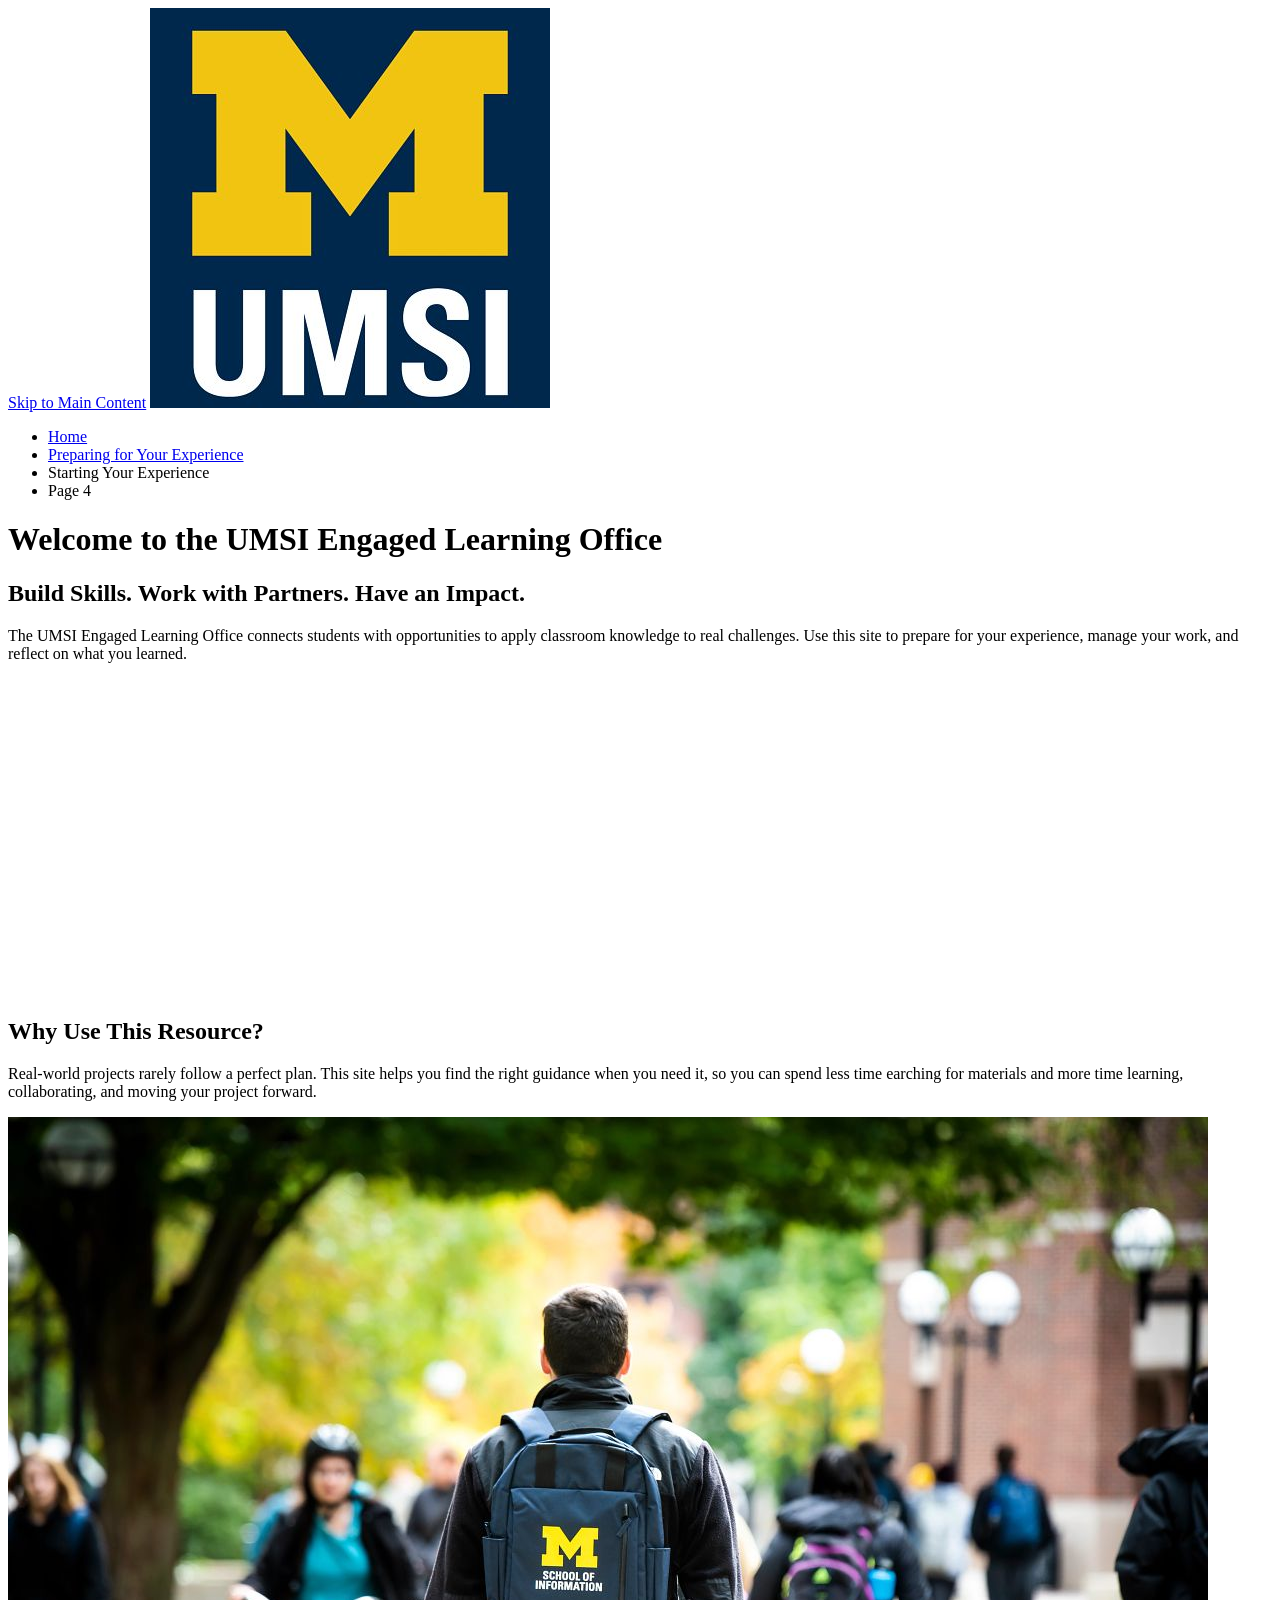
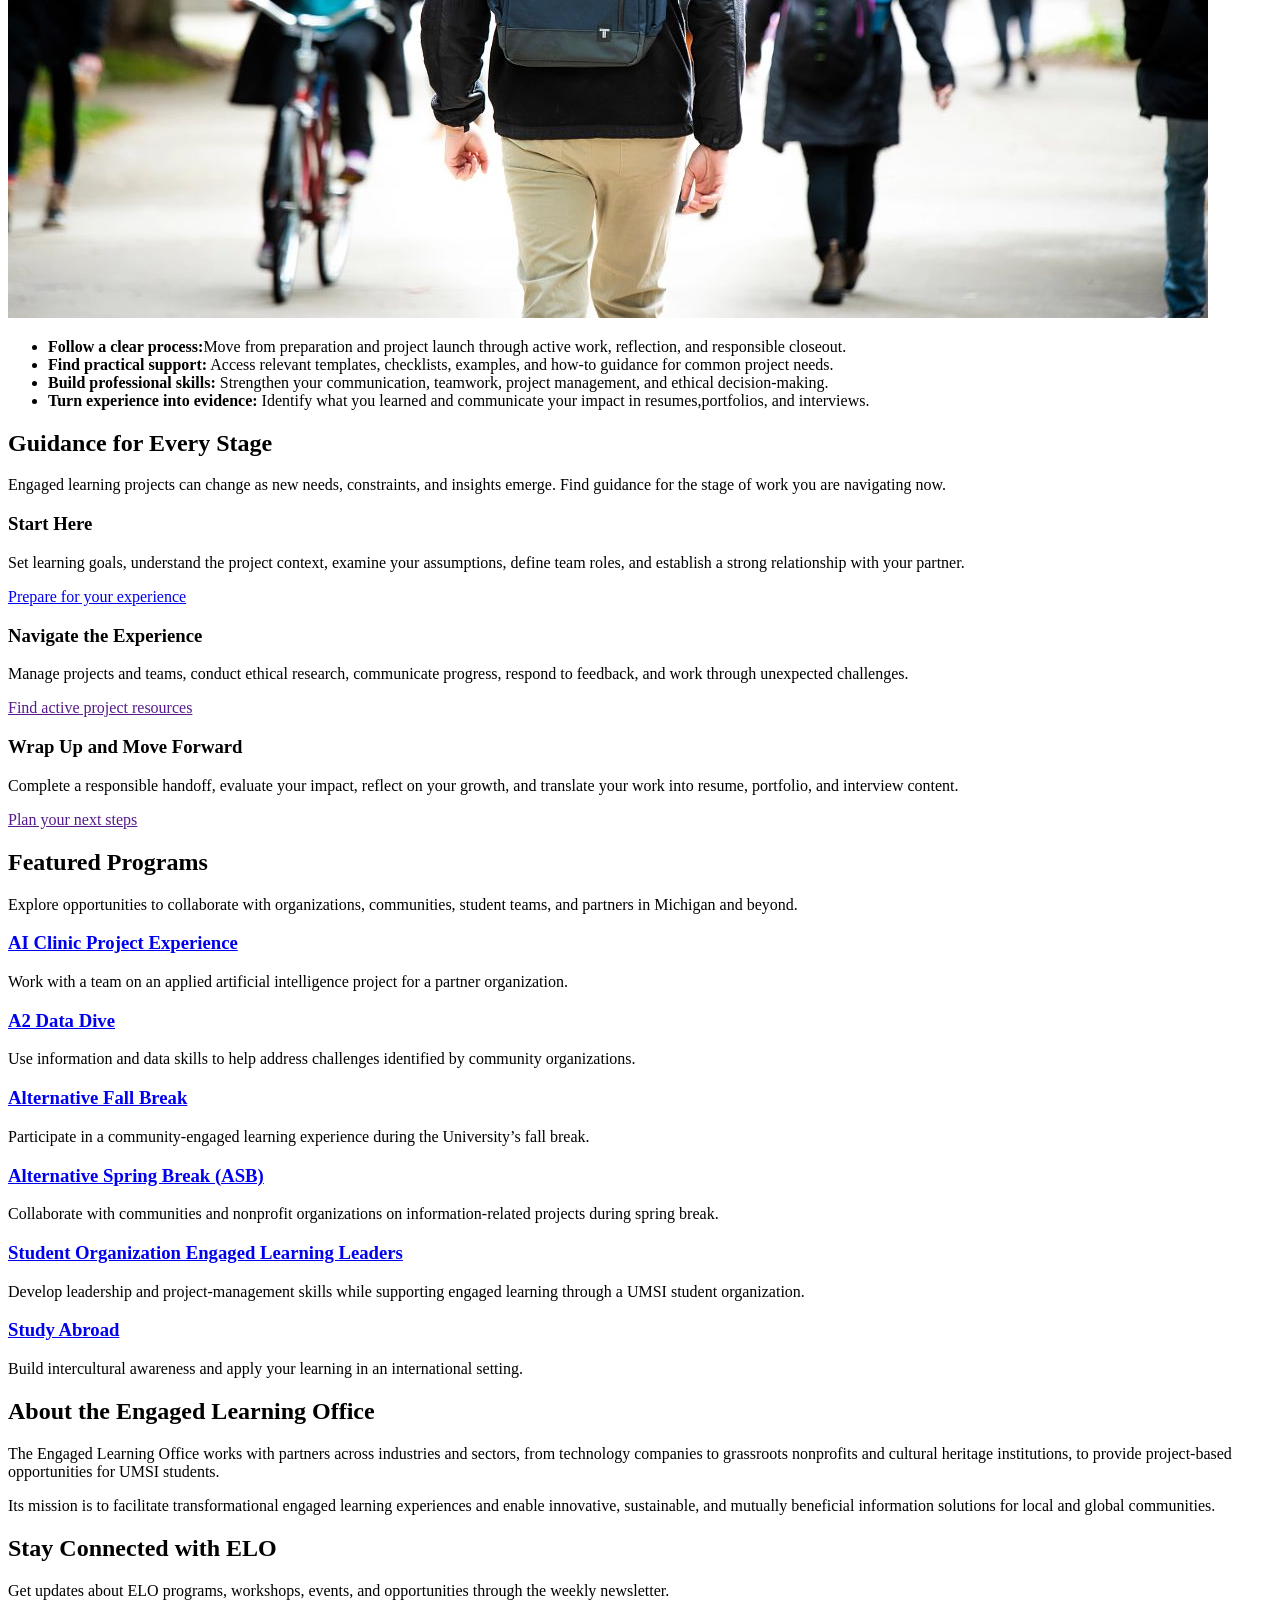
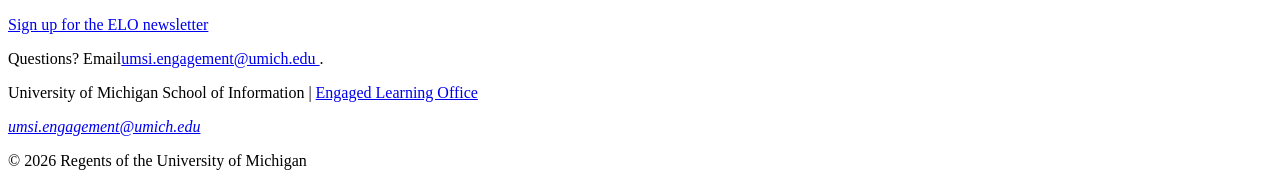
==== index.html @ b4504139 "Add files via upload files" ====
<!DOCTYPE html>
<html lang="en">
<head>
    <meta charset="UTF-8">
    <meta name="viewport" content="width=device-width, initial-scale=1.0">
    <title>Engaged Learning Resources | UMSI</title>

</head>
<body>

    <header>
  <a href = "#main">Skip to Main Content</a>
        <img src="images/UMSI_signature_vertical_informal_solidblue.jpg" alt="UMSI Logo">
        <nav>
            <ul>
                <li><a href = "index.html">Home</a></li>
                <li><a href = "prep.html">Preparing for Your Experience</a></li>
                <li><a>Starting Your Experience</a></li>
                <li><a>Page 4</a></li>
            </ul>
        </nav>
    <h1>Welcome to the UMSI Engaged Learning Office</h1>

    </header>
    <main id="main">
    <section>
      <h2>Build Skills. Work with Partners. Have an Impact.</h2>
      <p>
       The UMSI Engaged Learning Office connects students with opportunities to apply classroom knowledge to real challenges. Use this site to prepare for your experience, manage your work, and reflect on what you learned.
      </p>

      <iframe width="560px" height="315px" src="https://www.youtube.com/embed/81ZO9RfIJEQ?si=tBp82YWZMl1u7CVS" title="YouTube video player" frameborder="0" allow="accelerometer; autoplay; clipboard-write; encrypted-media; gyroscope; picture-in-picture; web-share" referrerpolicy="strict-origin-when-cross-origin" allowfullscreen></iframe>
         <!-- Note: this iframe might cause an Axe ARIA error - that's not on you that's on YouTube! -->
    </section>

<section>
    <h2>Why Use This Resource?</h2>

    <p>Real-world projects rarely follow a perfect plan. This site helps you find the right guidance when you need it, so you can spend less time earching for materials and more time learning, collaborating, and moving your project forward.
    </p>
        <img src="images/UMSI_CampusFall_UMSIBackpack_02.jpg" alt="A student wears a UMSI backpack in fall on the drag.">
    <ul>
        <li><strong>Follow a clear process:</strong>Move from preparation and project launch through active work, reflection, and responsible closeout.</li>
        <li><strong>Find practical support:</strong> Access relevant templates, checklists, examples, and how-to guidance for common project needs.</li>
        <li><strong>Build professional skills:</strong> Strengthen your communication, teamwork, project management, and ethical decision-making.</li>
        <li><strong>Turn experience into evidence:</strong> Identify what you learned and communicate your impact in resumes,portfolios, and interviews.</li>
    </ul>
</section>

 <section>
    <h2>Guidance for Every Stage</h2>
    <p>Engaged learning projects can change as new needs, constraints, and insights emerge. Find guidance for the stage of work you are navigating <srong>now.</strong></p>
    <article>
      <h3>Start Here</h3>
      <p>Set learning goals, understand the project context, examine your assumptions, define team roles, and establish a strong relationship with your partner.</p>
      <a href="prep.html">Prepare for your experience</a>
    </article>

    <article>
      <h3>Navigate the Experience</h3>
      <p>Manage projects and teams, conduct ethical research, communicate progress, respond to feedback, and work through unexpected challenges.</p>
      <a href="">Find active project resources</a>
    </article>

    <article>
      <h3>Wrap Up and Move Forward</h3>
      <p>Complete a responsible handoff, evaluate your impact, reflect on your growth, and translate your work into resume, portfolio, and interview content.</p>
      <a href="">Plan your next steps</a>
    </article>
  </section>

   <section>
    <h2>Featured Programs</h2>
    <p>Explore opportunities to collaborate with organizations, communities, student teams, and partners in Michigan and beyond.</p>
    <article>
    <h3><a href="https://mcompass.umich.edu/_portal/tds-program-brochure?programid=12810">AI Clinic Project Experience</a></h3>
    <p>Work with a team on an applied artificial intelligence project for a partner organization.</p>
    </article>

    <article>
    <h3><a href="https://mcompass.umich.edu/_portal/tds-program-brochure?programid=12556">A2 Data Dive</a></h3>
    <p>Use information and data skills to help address challenges identified by community organizations.</p>
    </article>

     <article>
      <h3><a href="https://mcompass.umich.edu/_portal/tds-program-brochure?programid=11297">Alternative Fall Break</a></h3>
      <p>Participate in a community-engaged learning experience during the University’s fall break.</p>
    </article>

    <article>
      <h3><a href="https://mcompass.umich.edu/_portal/tds-program-brochure?programid=10621">Alternative Spring Break (ASB)</a></h3>
       <p>Collaborate with communities and nonprofit organizations on information-related projects during spring break.</p>
    </article>

    <article>
      <h3><a href="https://mcompass.umich.edu/_portal/tds-program-brochure?programid=12294">Student Organization Engaged Learning Leaders</a></h3>
       <p>Develop leadership and project-management skills while supporting engaged learning through a UMSI student organization.</p>
    </article>

    <article>
      <h3><a href="https://www.si.umich.edu/student-life/study-abroad">Study Abroad</a></h3>
      <p>Build intercultural awareness and apply your learning in an international setting. </p>
    </article>
   </section>
  <section>
    <h2>About the Engaged Learning Office</h2>
    <p>The Engaged Learning Office works with partners across industries and sectors, from technology companies to grassroots nonprofits and cultural heritage institutions, to provide project-based opportunities for UMSI students.</p>
    <p>Its mission is to facilitate transformational engaged learning experiences and enable innovative, sustainable, and mutually beneficial information solutions for local and global communities.</p>
  </section>
  <aside>
    <h2>Stay Connected with ELO</h2>
    <p>Get updates about ELO programs, workshops, events, and opportunities through the weekly newsletter.</p>
    <div>
       <a href="https://umsi.info/elo-newsletter"> Sign up for the ELO newsletter</a>
    </div>
    <p>Questions? Email<a href="mailto:umsi.engagement@umich.edu">umsi.engagement@umich.edu </a>.</p>
  </aside>


        <!-- Content taken & modified from UMGPT with the prompt, "Write me a webpage of intro content to help meet the following requirements - this is for the home page": and then pasted in the client objectives & project requirements"
        UMGPT. (2026). UMGPT ( GPT-5.6 Sol September 7th version) [Large language model]. -->
    </main>
    <footer>
        <p>University of Michigan School of Information | <a href="https://www.si.umich.edu/programs/engaged-learning/about-engaged-learning-office">Engaged Learning Office </a></p>
      <address>
        <a href="mailto:umsi.engagement@umich.edu">umsi.engagement@umich.edu</a>
      </address>
      <p>&copy; 2026 Regents of the University of Michigan</p>
    </footer>
</body>
</html>
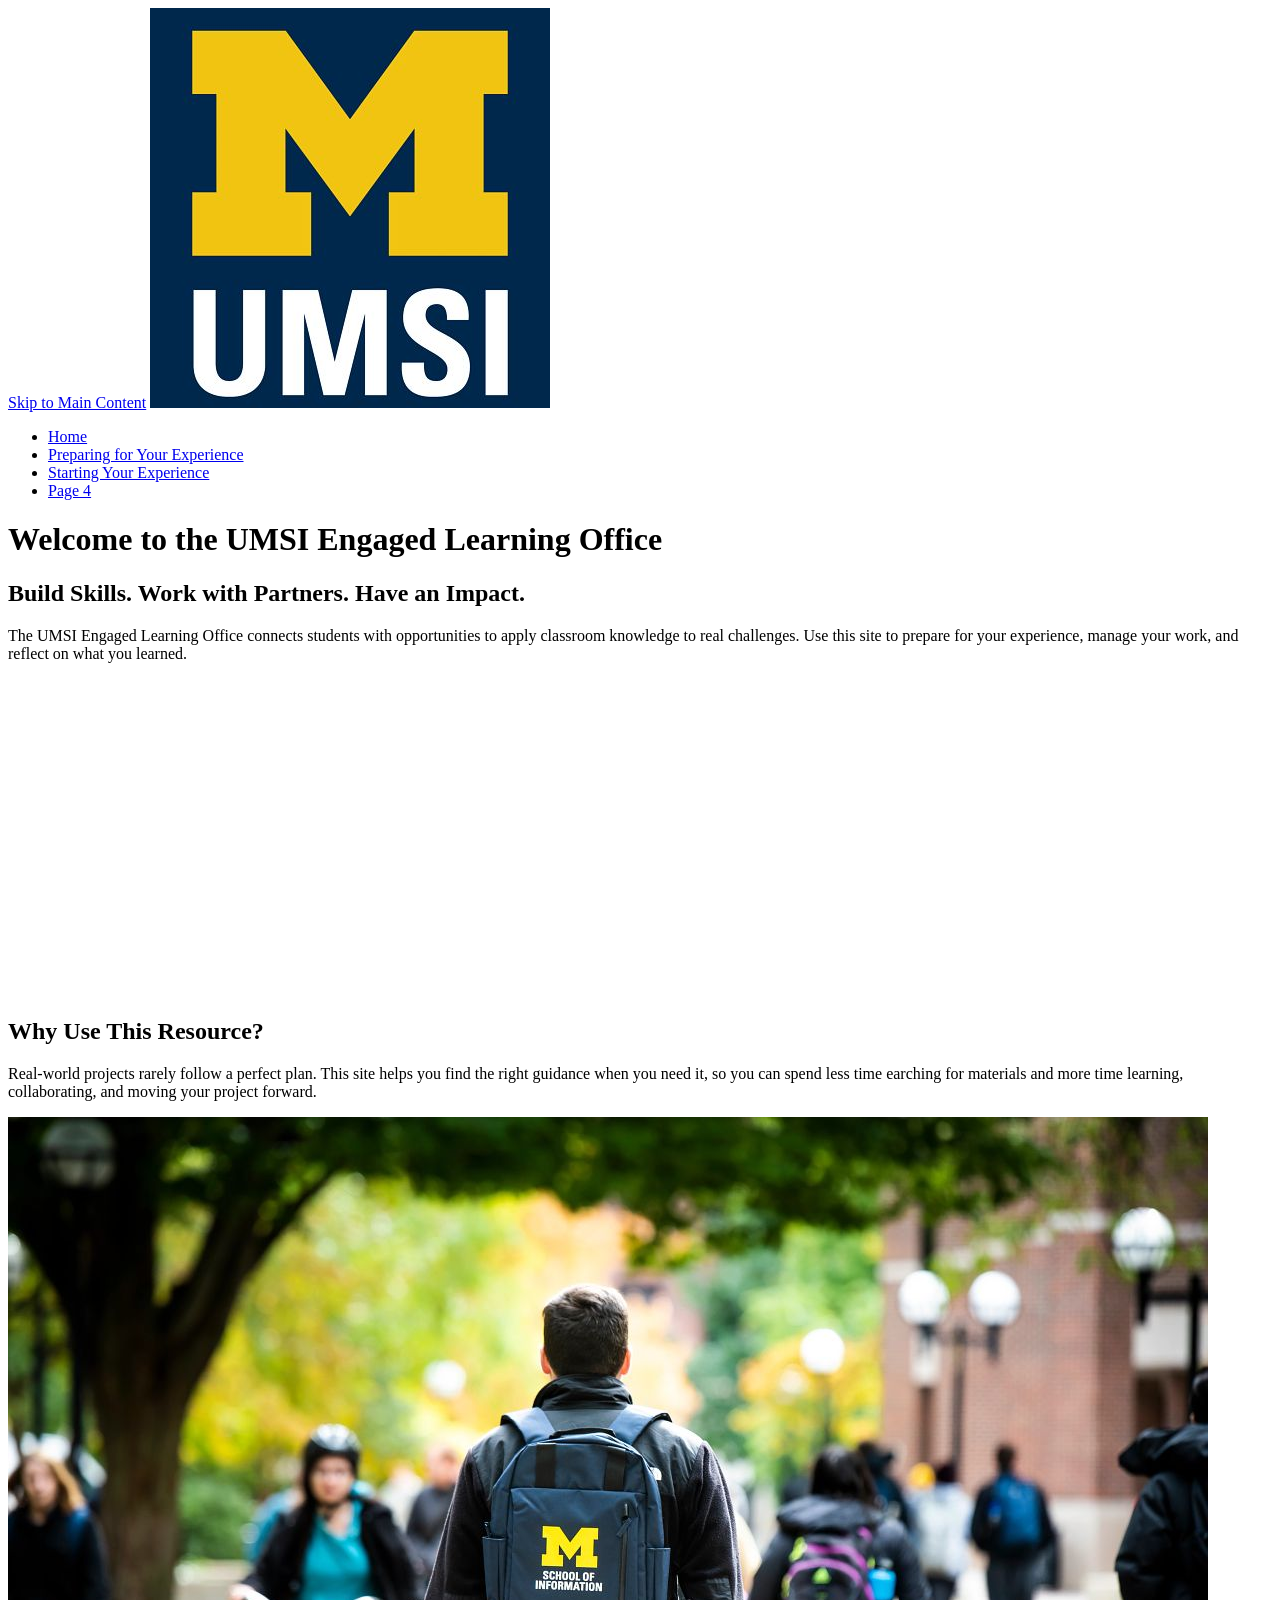
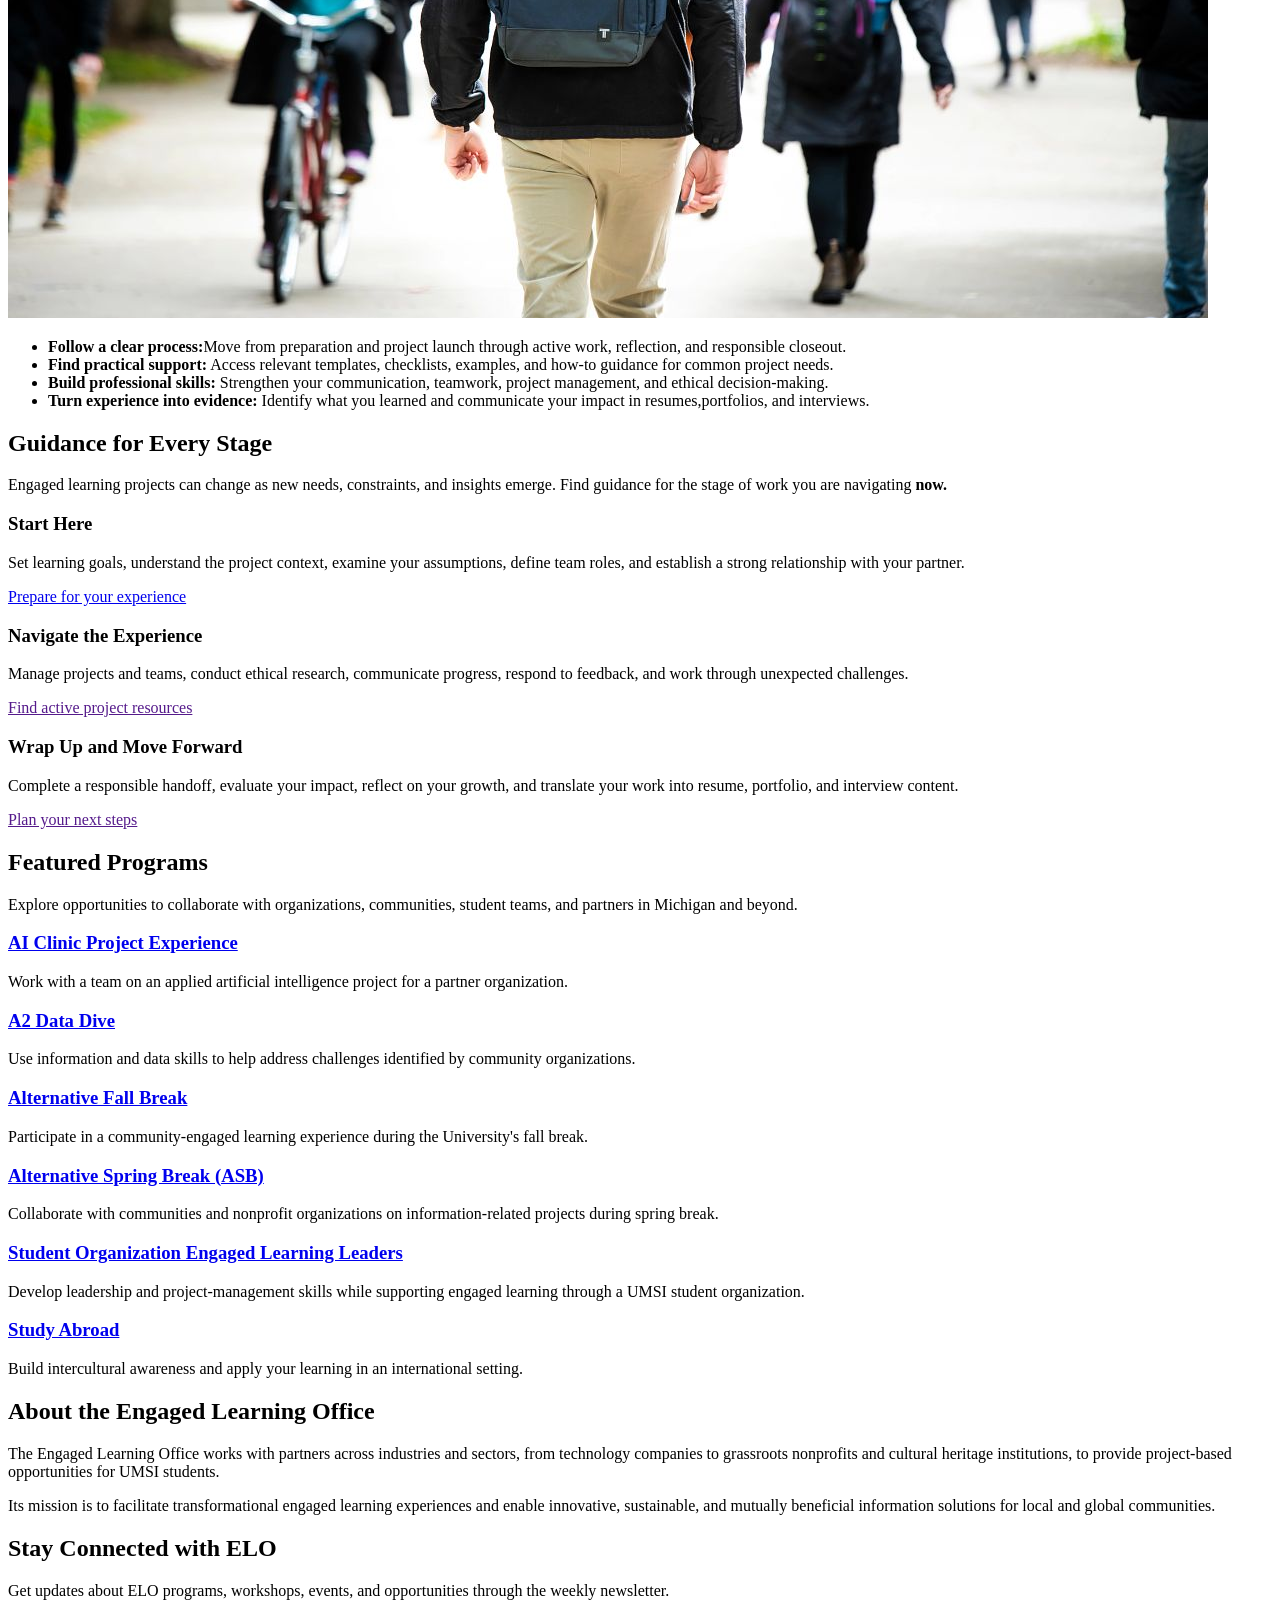
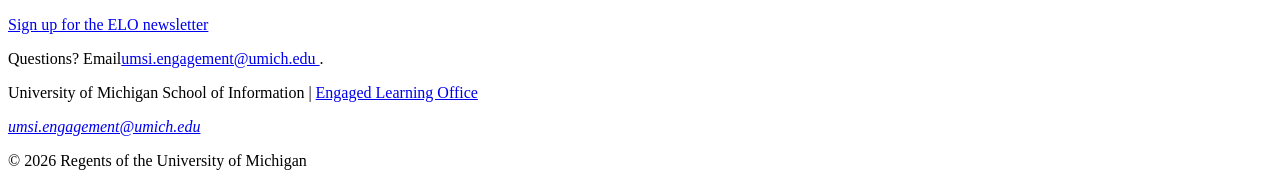
==== commit e0ed850b: "somethinhg" ====
--- a/index.html
+++ b/index.html
@@ -15,8 +15,8 @@
             <ul>
                 <li><a href = "index.html">Home</a></li>
                 <li><a href = "prep.html">Preparing for Your Experience</a></li>
-                <li><a>Starting Your Experience</a></li>
-                <li><a>Page 4</a></li>
+                <li><a href = "during.html">Starting Your Experience</a></li>
+                <li><a href = "page4.html">Page 4</a></li>
             </ul>
         </nav>
     <h1>Welcome to the UMSI Engaged Learning Office</h1>
@@ -49,7 +49,7 @@
 
  <section>
     <h2>Guidance for Every Stage</h2>
-    <p>Engaged learning projects can change as new needs, constraints, and insights emerge. Find guidance for the stage of work you are navigating <srong>now.</strong></p>
+    <p>Engaged learning projects can change as new needs, constraints, and insights emerge. Find guidance for the stage of work you are navigating <strong>now.</strong></p>
     <article>
       <h3>Start Here</h3>
       <p>Set learning goals, understand the project context, examine your assumptions, define team roles, and establish a strong relationship with your partner.</p>
@@ -84,7 +84,7 @@
 
      <article>
       <h3><a href="https://mcompass.umich.edu/_portal/tds-program-brochure?programid=11297">Alternative Fall Break</a></h3>
-      <p>Participate in a community-engaged learning experience during the University’s fall break.</p>
+      <p>Participate in a community-engaged learning experience during the University's fall break.</p>
     </article>
 
     <article>
@@ -128,4 +128,4 @@
       <p>&copy; 2026 Regents of the University of Michigan</p>
     </footer>
 </body>
-</html>
+</html>
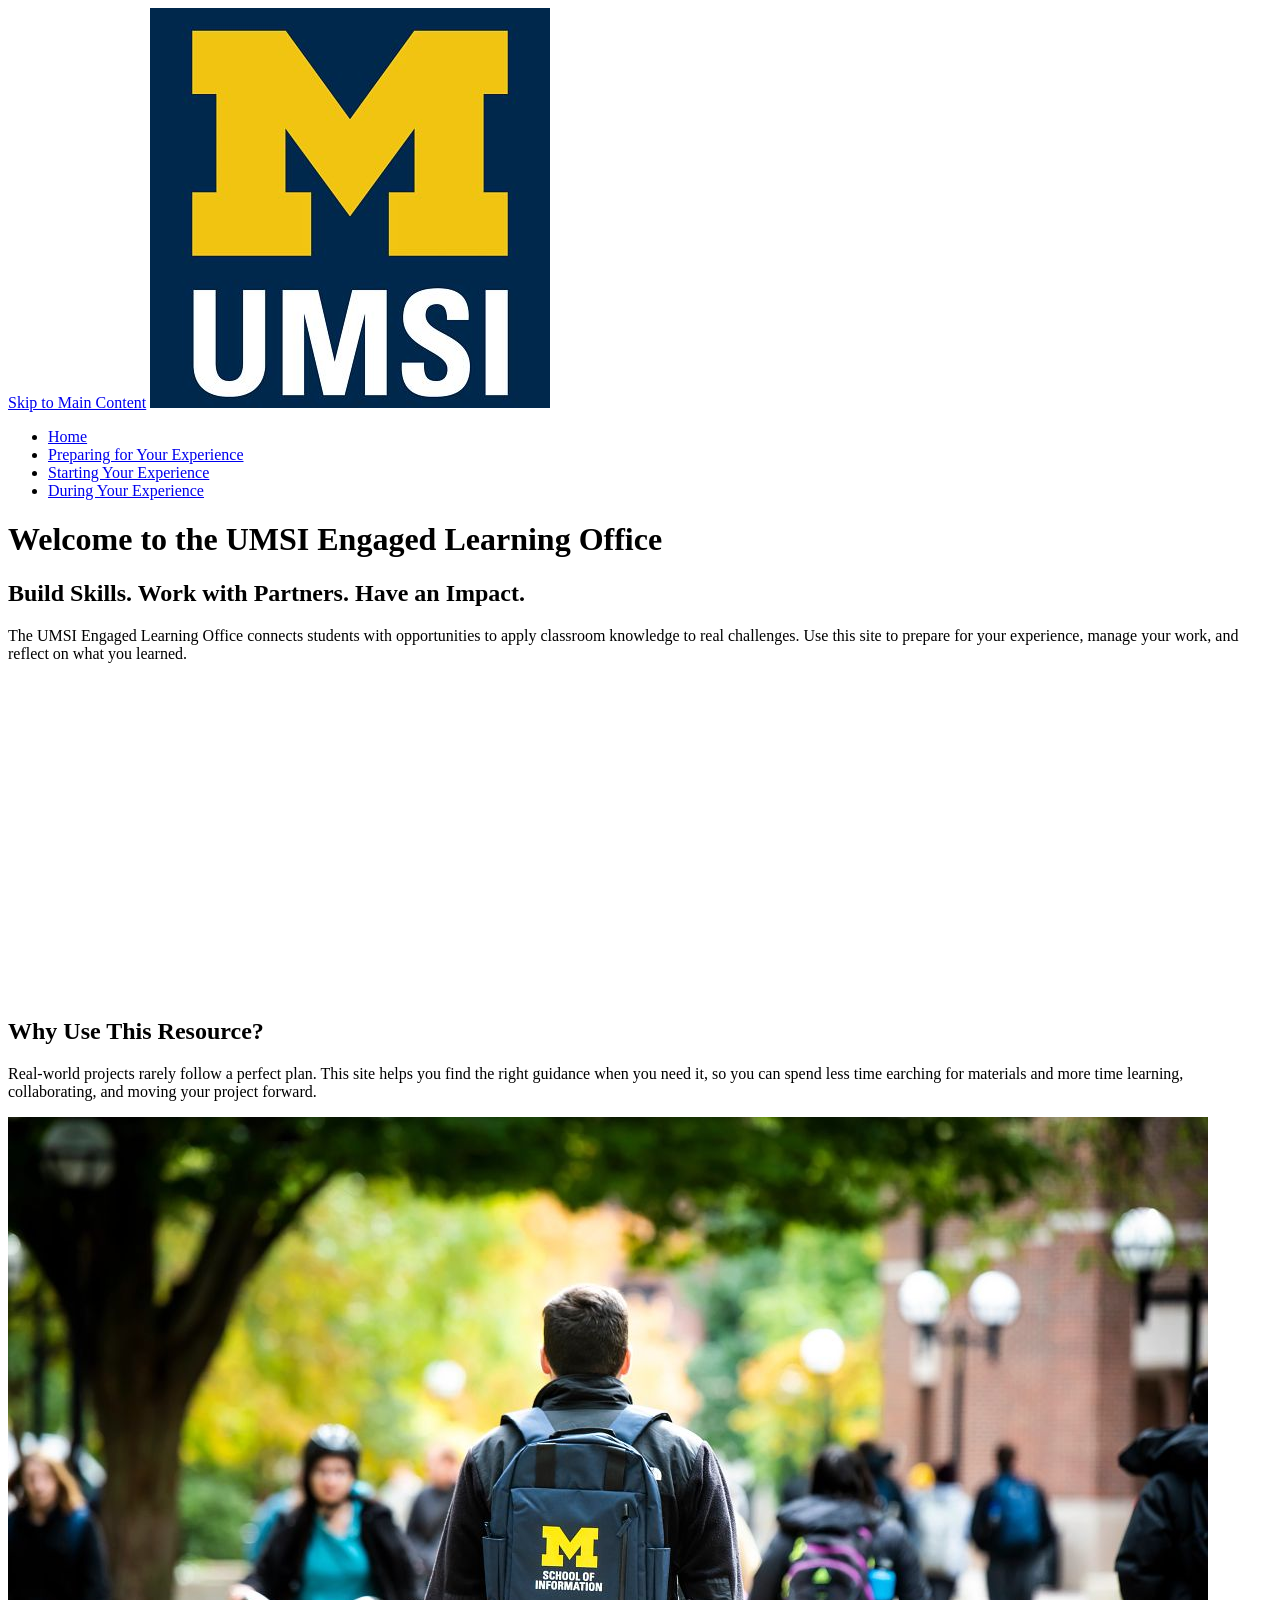
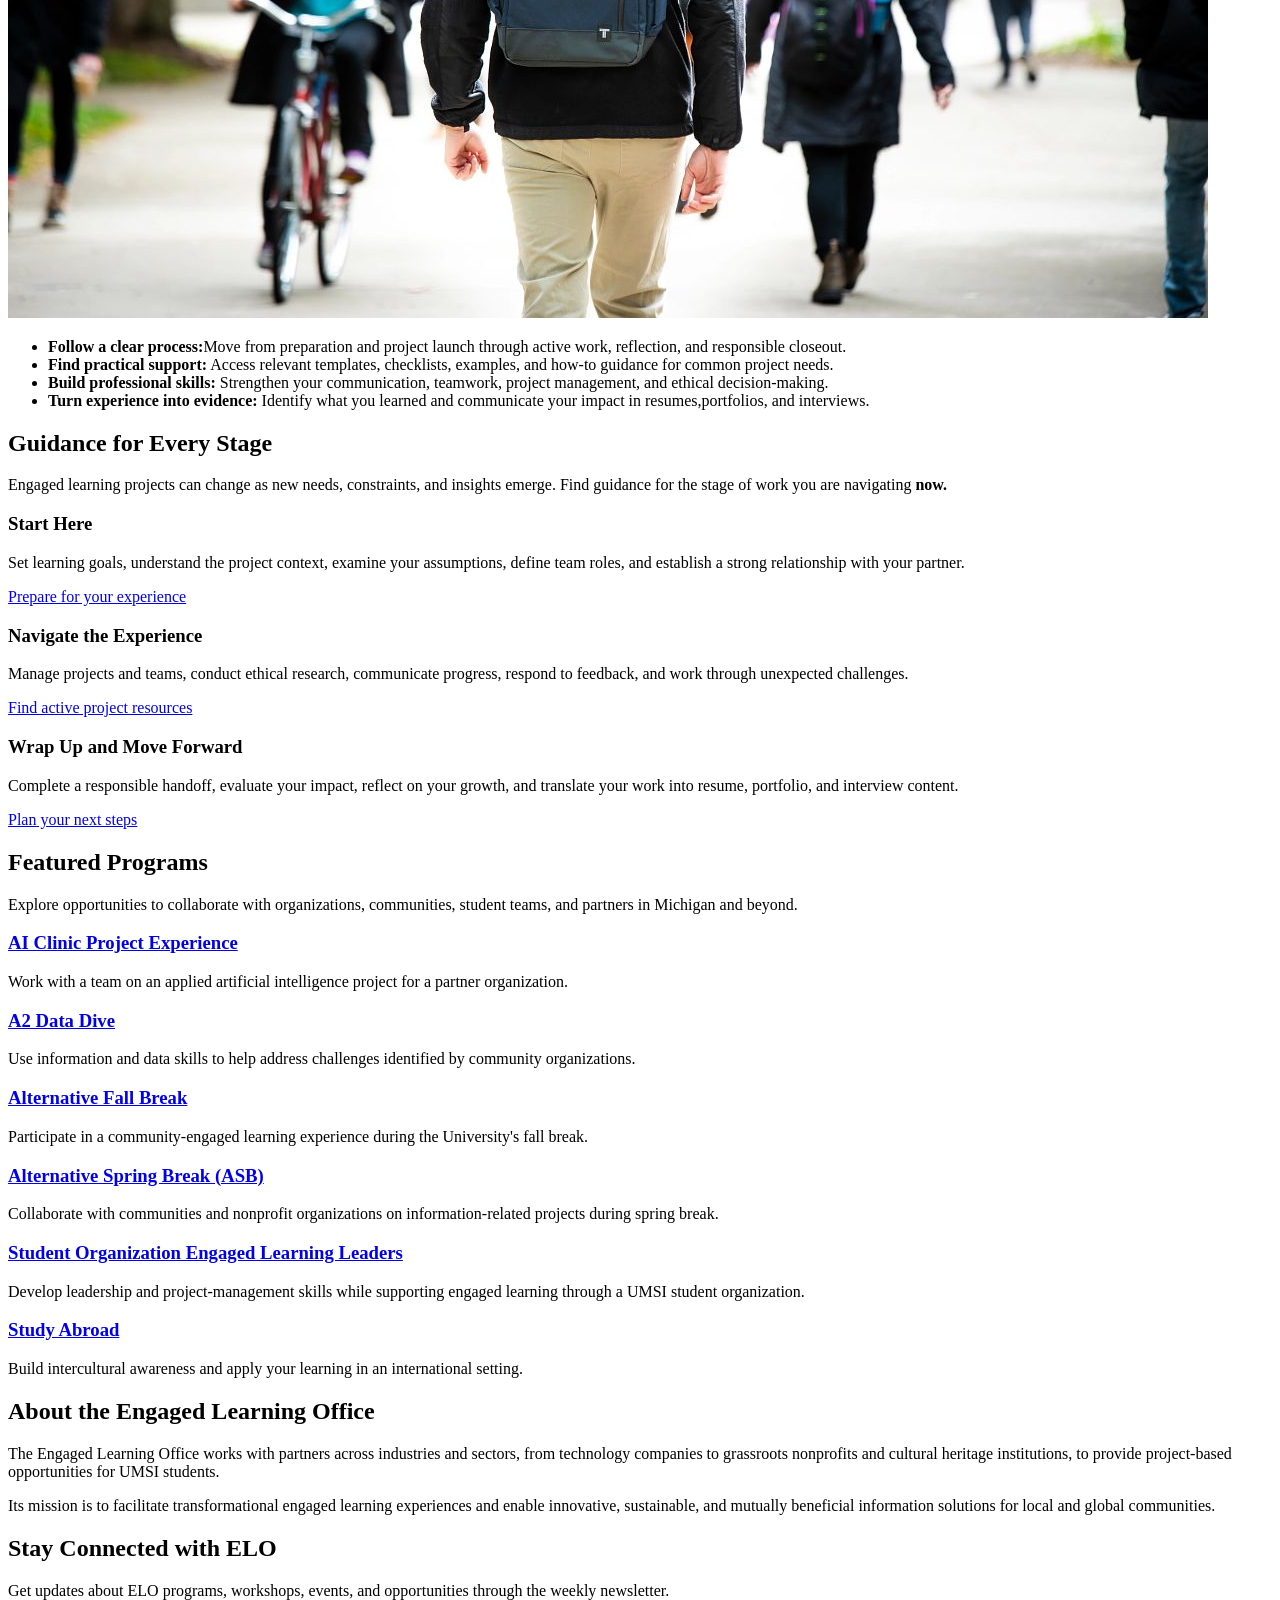
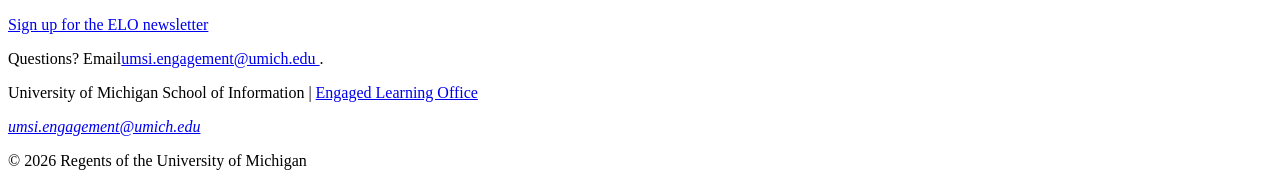
==== commit fe08fd99: "changes" ====
--- a/index.html
+++ b/index.html
@@ -15,8 +15,8 @@
             <ul>
                 <li><a href = "index.html">Home</a></li>
                 <li><a href = "prep.html">Preparing for Your Experience</a></li>
-                <li><a href = "during.html">Starting Your Experience</a></li>
-                <li><a href = "page4.html">Page 4</a></li>
+                <li><a href = "start.html">Starting Your Experience</a></li>
+                <li><a href = "during.html">During Your Experience</a></li>
             </ul>
         </nav>
     <h1>Welcome to the UMSI Engaged Learning Office</h1>
@@ -59,13 +59,13 @@
     <article>
       <h3>Navigate the Experience</h3>
       <p>Manage projects and teams, conduct ethical research, communicate progress, respond to feedback, and work through unexpected challenges.</p>
-      <a href="">Find active project resources</a>
+      <a href="during.html">Find active project resources</a>
     </article>
 
     <article>
       <h3>Wrap Up and Move Forward</h3>
       <p>Complete a responsible handoff, evaluate your impact, reflect on your growth, and translate your work into resume, portfolio, and interview content.</p>
-      <a href="">Plan your next steps</a>
+      <a href="start.html">Plan your next steps</a>
     </article>
   </section>
 
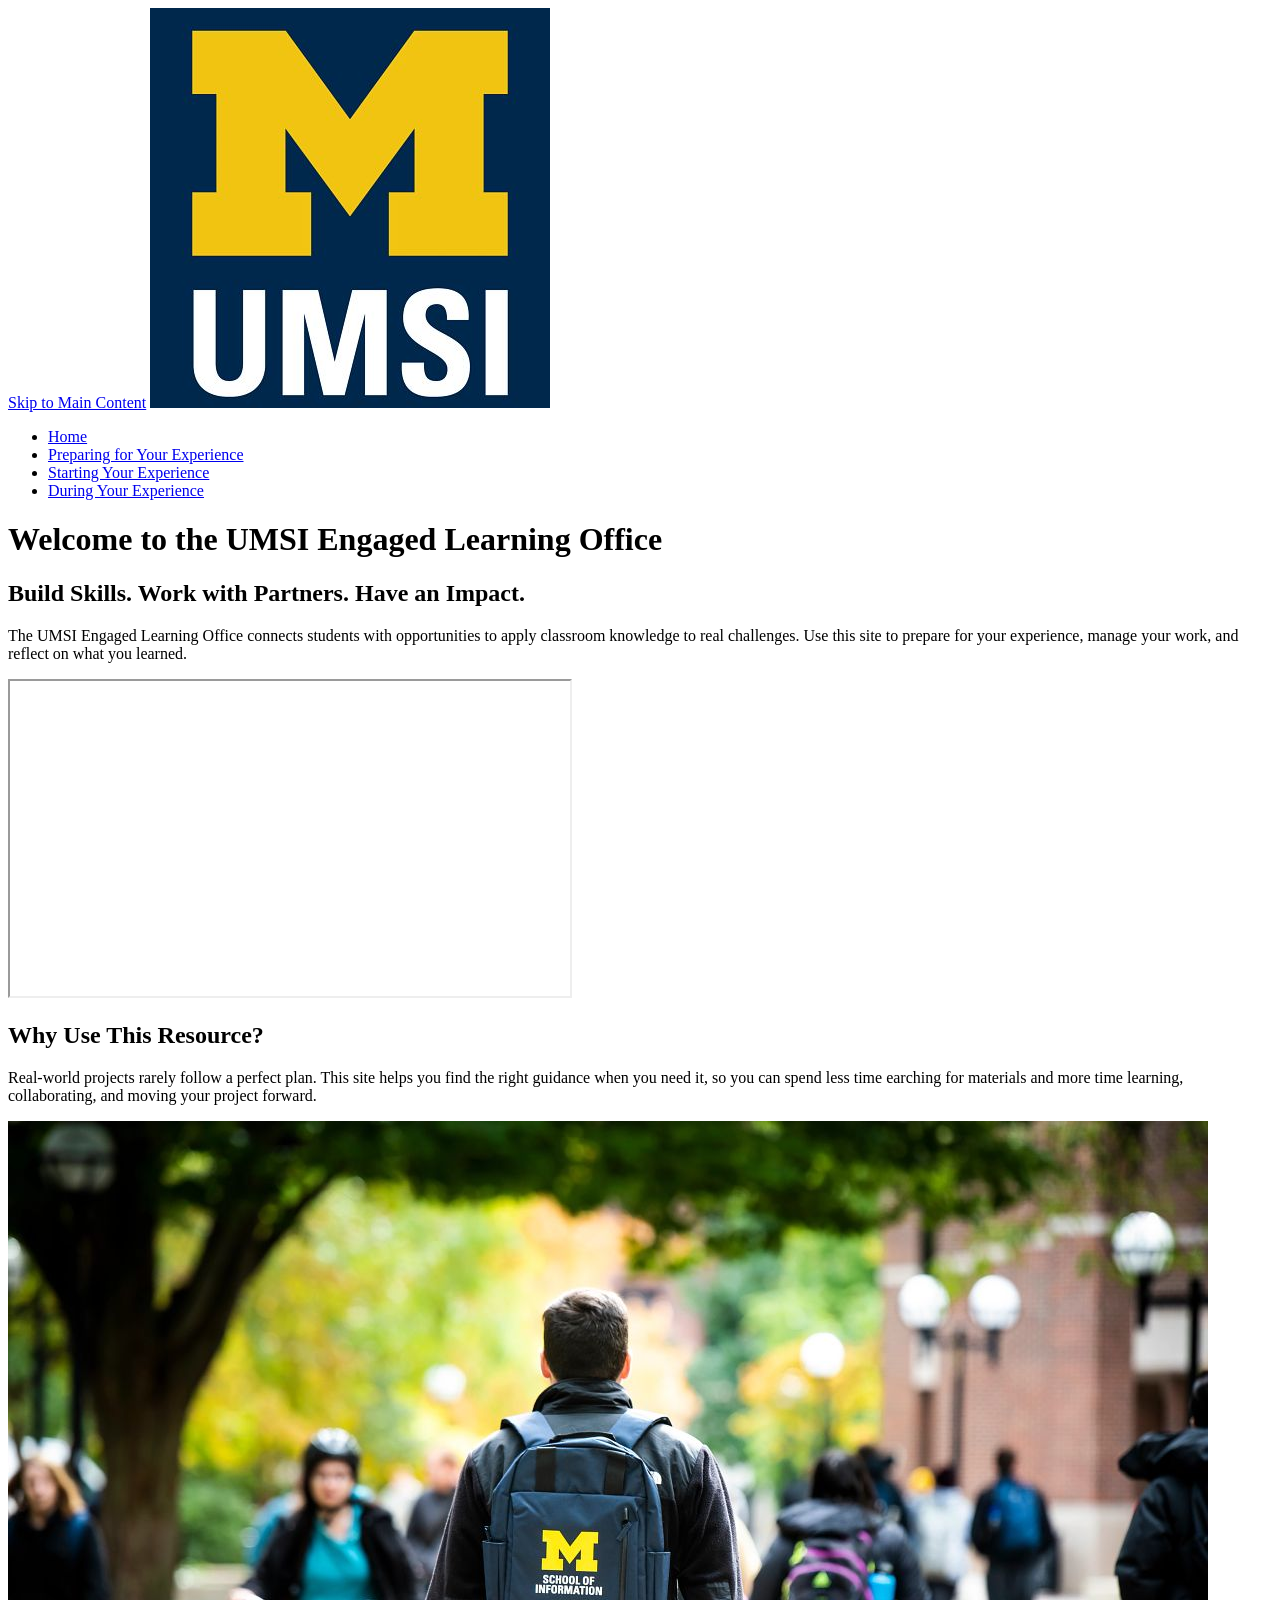
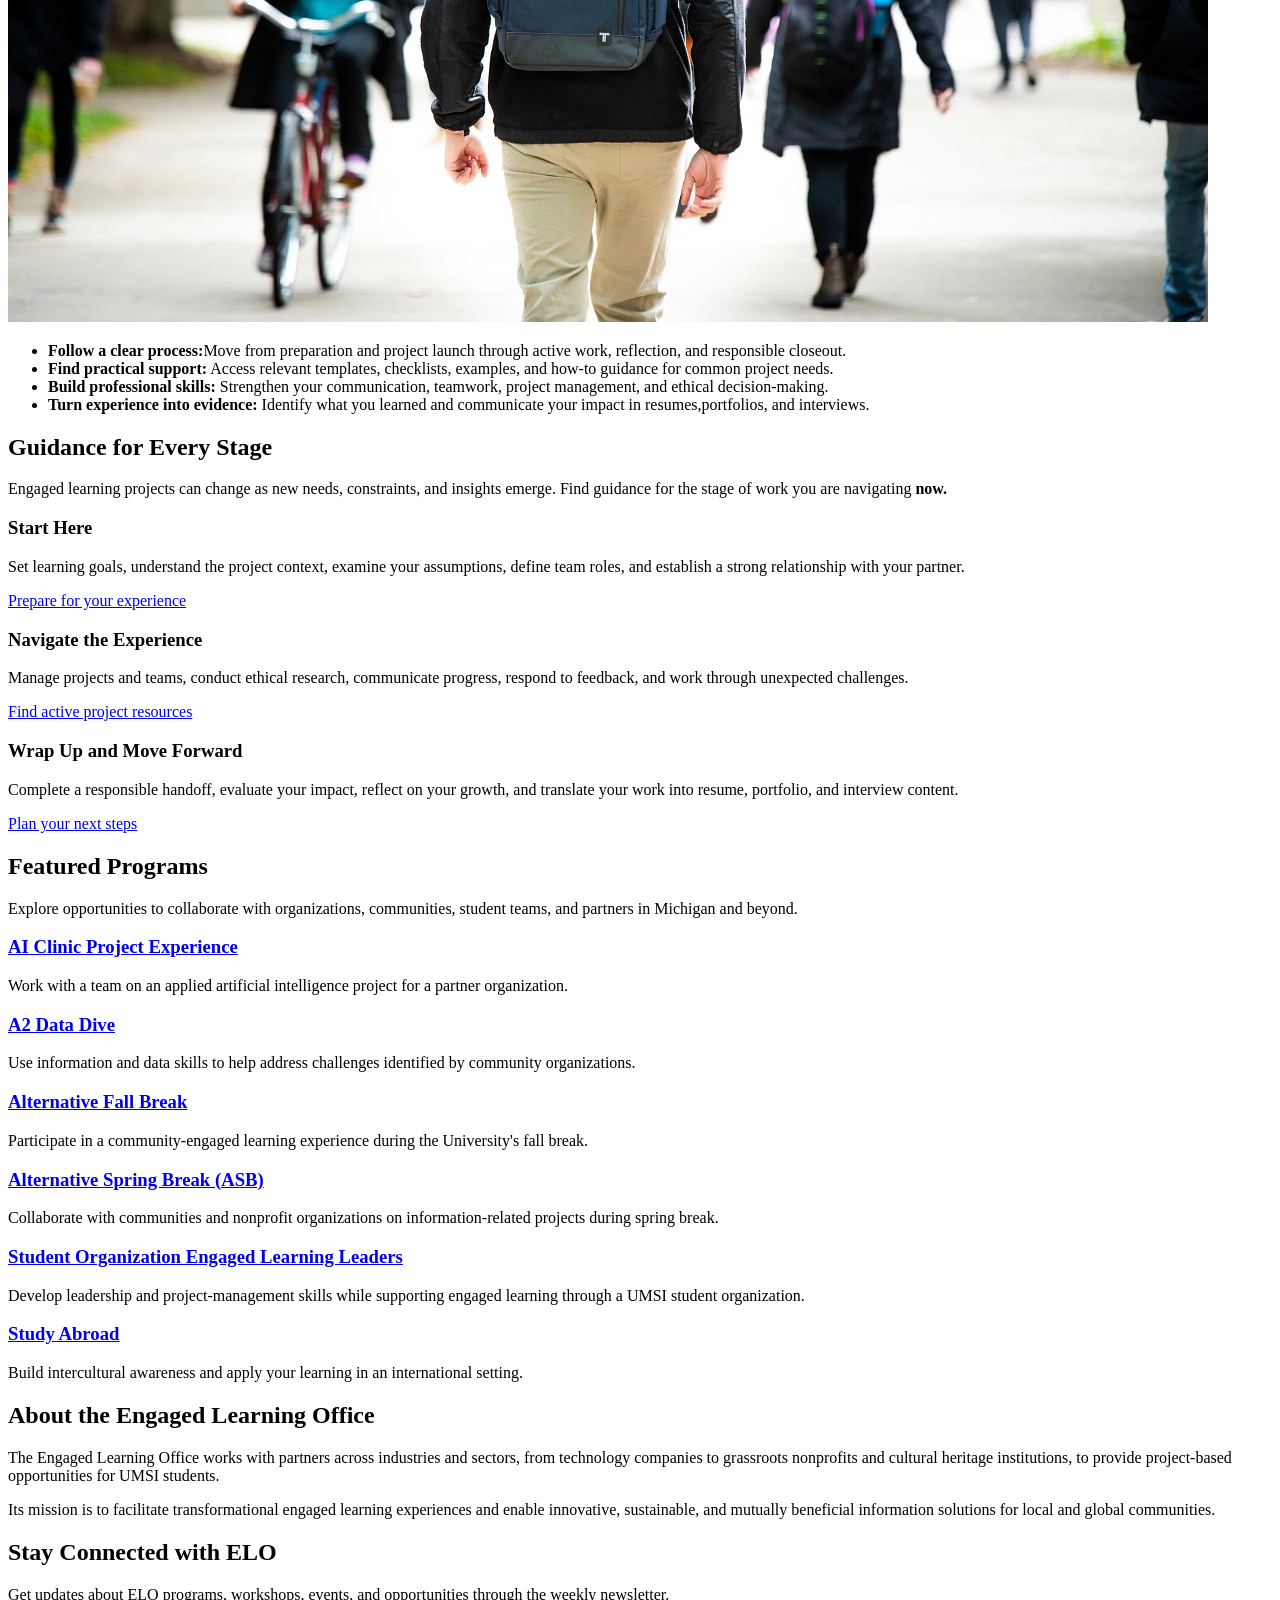
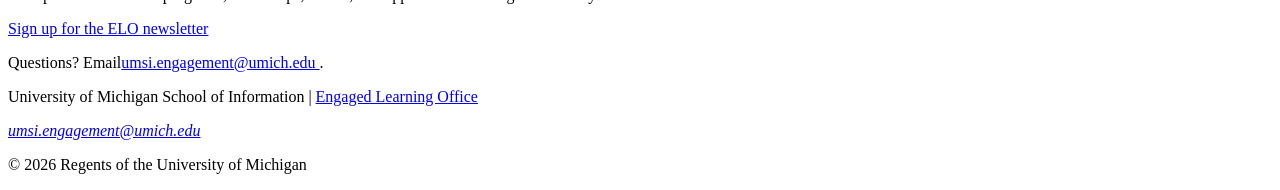
==== commit fc21478f: "fixed borders for youtube" ====
--- a/index.html
+++ b/index.html
@@ -29,7 +29,7 @@
        The UMSI Engaged Learning Office connects students with opportunities to apply classroom knowledge to real challenges. Use this site to prepare for your experience, manage your work, and reflect on what you learned.
       </p>
 
-      <iframe width="560px" height="315px" src="https://www.youtube.com/embed/81ZO9RfIJEQ?si=tBp82YWZMl1u7CVS" title="YouTube video player" frameborder="0" allow="accelerometer; autoplay; clipboard-write; encrypted-media; gyroscope; picture-in-picture; web-share" referrerpolicy="strict-origin-when-cross-origin" allowfullscreen></iframe>
+     <iframe width="560" height="315" src="https://www.youtube.com/embed/81ZO9RfIJEQ?si=tBp82YWZMl1u7CVS" title="YouTube video player" allow="accelerometer; autoplay; clipboard-write; encrypted-media; gyroscope; picture-in-picture; web-share" referrerpolicy="strict-origin-when-cross-origin" allowfullscreen></iframe>
          <!-- Note: this iframe might cause an Axe ARIA error - that's not on you that's on YouTube! -->
     </section>
 
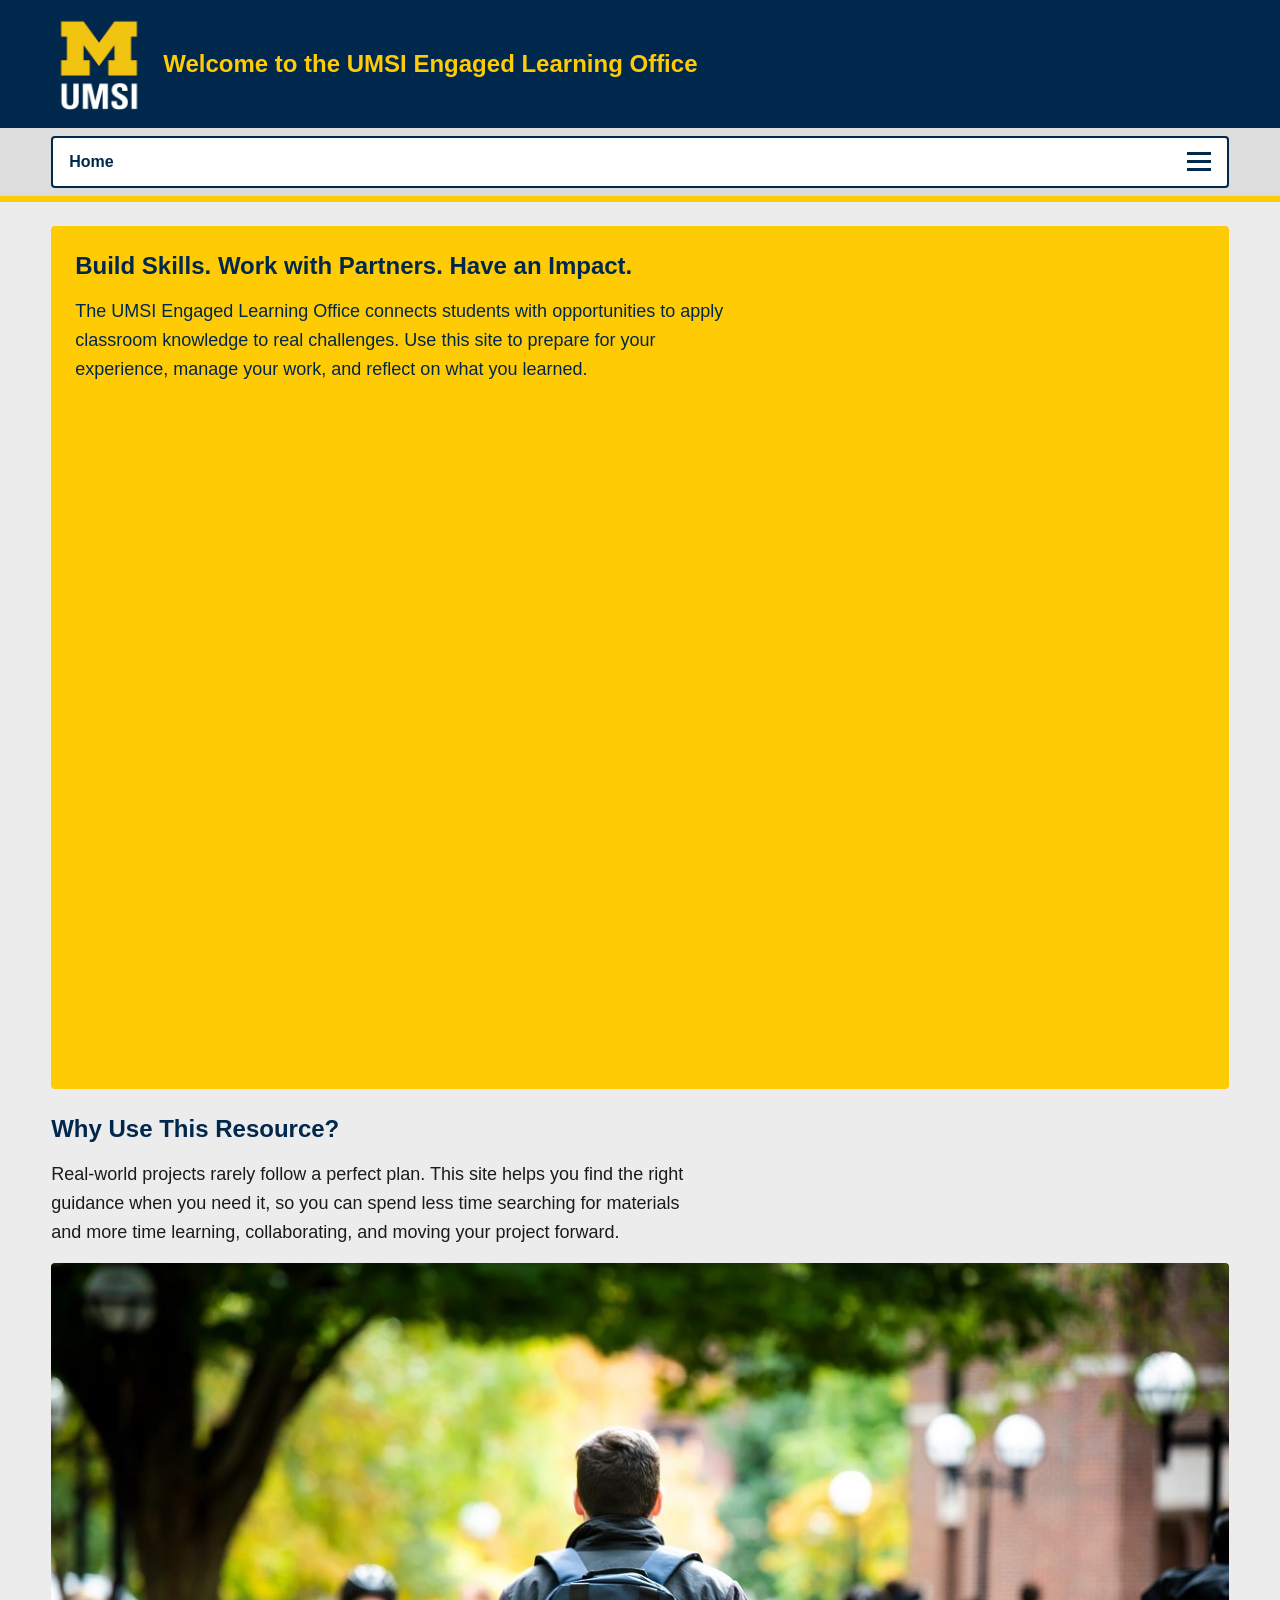
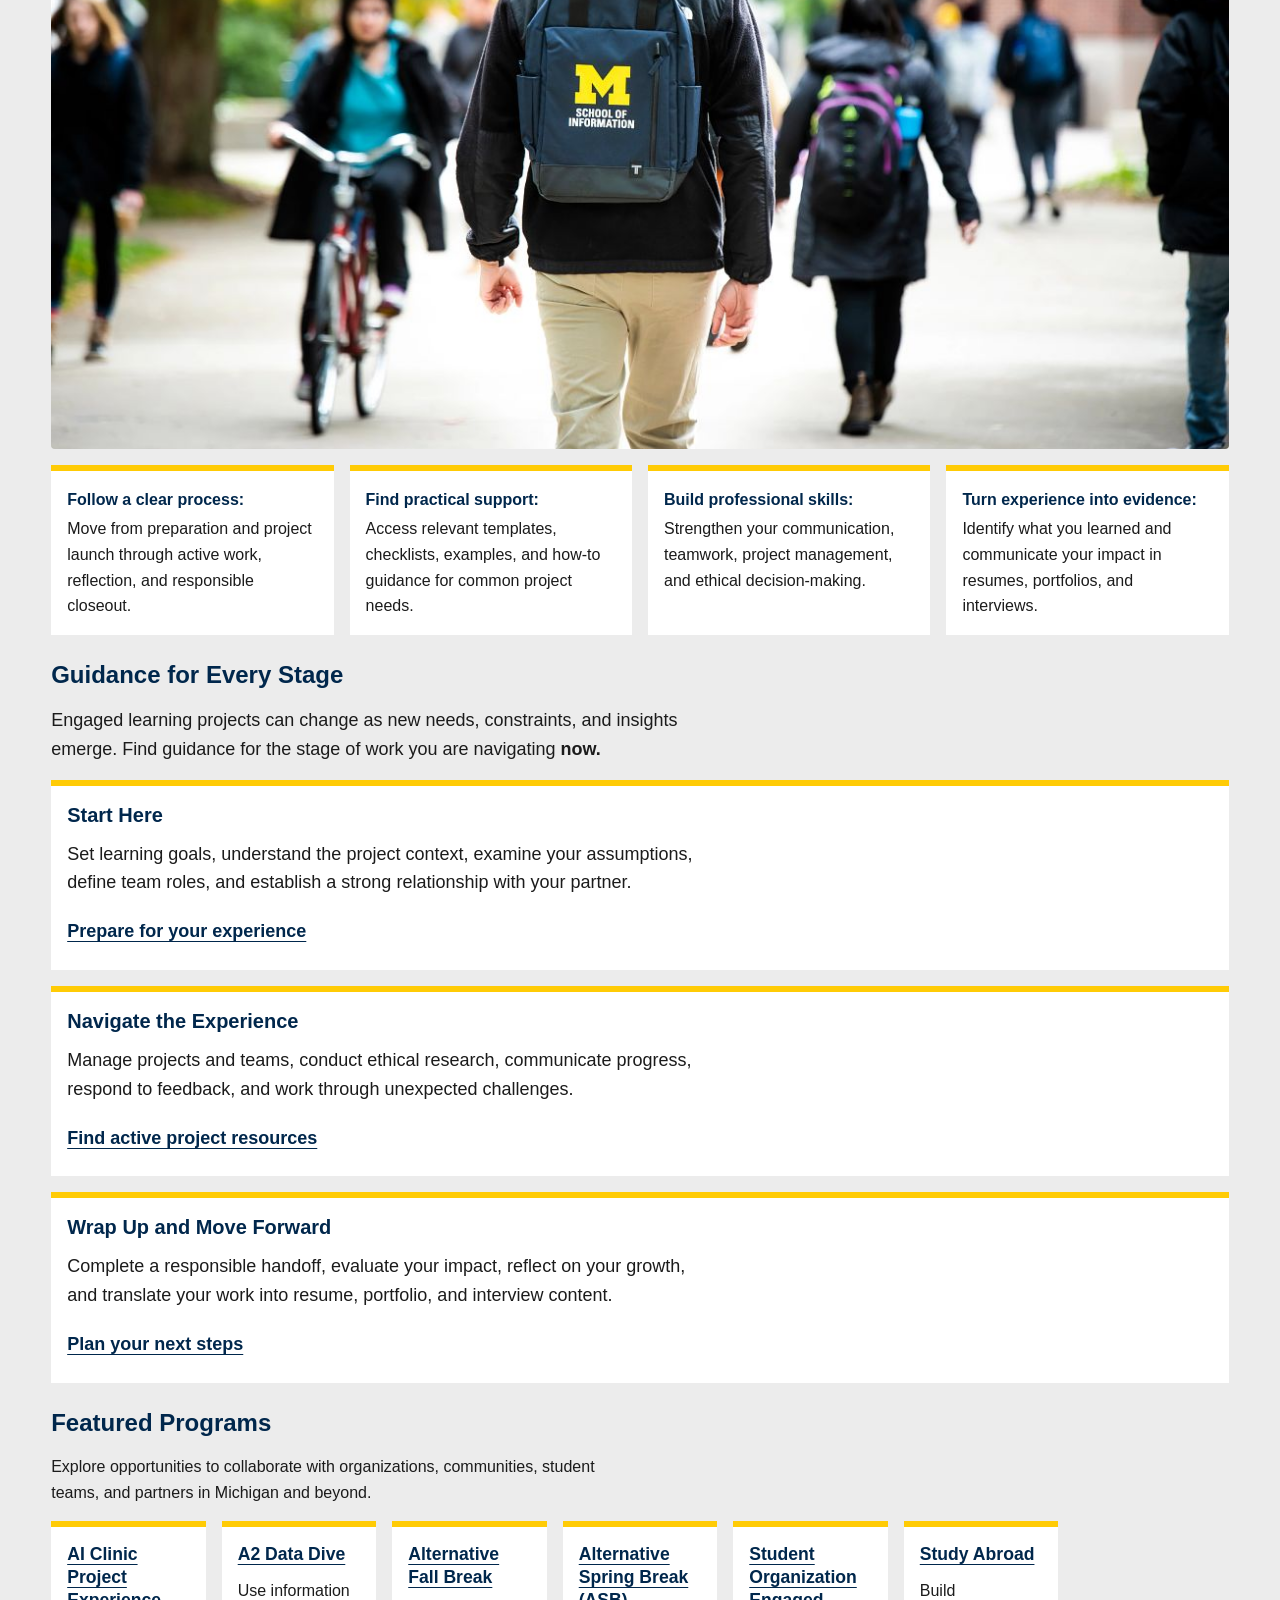
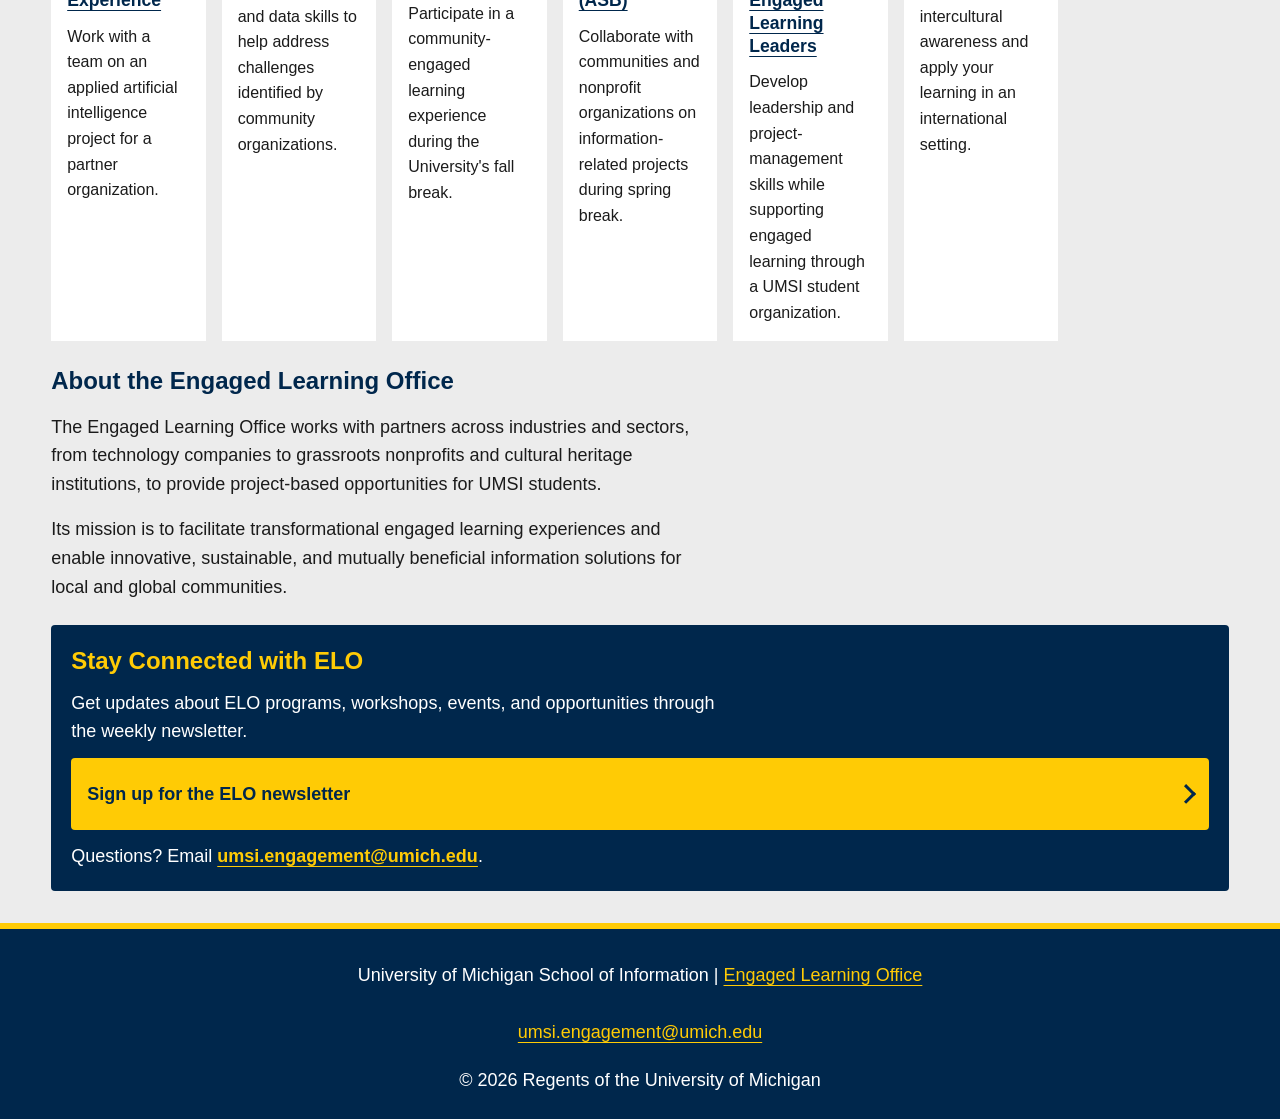
==== commit 2b449e0d: "changes 1" ====
--- a/index.html
+++ b/index.html
@@ -4,20 +4,25 @@
     <meta charset="UTF-8">
     <meta name="viewport" content="width=device-width, initial-scale=1.0">
     <title>Engaged Learning Resources | UMSI</title>
+    <link rel="stylesheet" href="css/html5reset.css">
+    <link rel="stylesheet" href="css/style.css">
 
 </head>
 <body>
 
     <header>
-  <a href = "#main">Skip to Main Content</a>
+  <a class="skip" href="#main">Skip to Main Content</a>
         <img src="images/UMSI_signature_vertical_informal_solidblue.jpg" alt="UMSI Logo">
         <nav>
+            <details>
+            <summary><span class="visually-hidden">Menu: </span>Home</summary>
             <ul>
-                <li><a href = "index.html">Home</a></li>
+                <li><a href = "index.html" aria-current="page">Home</a></li>
                 <li><a href = "prep.html">Preparing for Your Experience</a></li>
                 <li><a href = "start.html">Starting Your Experience</a></li>
                 <li><a href = "during.html">During Your Experience</a></li>
             </ul>
+        </details>
         </nav>
     <h1>Welcome to the UMSI Engaged Learning Office</h1>
 
@@ -36,18 +41,18 @@
 <section>
     <h2>Why Use This Resource?</h2>
 
-    <p>Real-world projects rarely follow a perfect plan. This site helps you find the right guidance when you need it, so you can spend less time earching for materials and more time learning, collaborating, and moving your project forward.
+    <p>Real-world projects rarely follow a perfect plan. This site helps you find the right guidance when you need it, so you can spend less time searching for materials and more time learning, collaborating, and moving your project forward.
     </p>
         <img src="images/UMSI_CampusFall_UMSIBackpack_02.jpg" alt="A student wears a UMSI backpack in fall on the drag.">
-    <ul>
-        <li><strong>Follow a clear process:</strong>Move from preparation and project launch through active work, reflection, and responsible closeout.</li>
+    <ul class="tiles">
+        <li><strong>Follow a clear process:</strong> Move from preparation and project launch through active work, reflection, and responsible closeout.</li>
         <li><strong>Find practical support:</strong> Access relevant templates, checklists, examples, and how-to guidance for common project needs.</li>
         <li><strong>Build professional skills:</strong> Strengthen your communication, teamwork, project management, and ethical decision-making.</li>
-        <li><strong>Turn experience into evidence:</strong> Identify what you learned and communicate your impact in resumes,portfolios, and interviews.</li>
+        <li><strong>Turn experience into evidence:</strong> Identify what you learned and communicate your impact in resumes, portfolios, and interviews.</li>
     </ul>
 </section>
 
- <section>
+ <section class="cards">
     <h2>Guidance for Every Stage</h2>
     <p>Engaged learning projects can change as new needs, constraints, and insights emerge. Find guidance for the stage of work you are navigating <strong>now.</strong></p>
     <article>
@@ -69,7 +74,7 @@
     </article>
   </section>
 
-   <section>
+   <section class="tiles">
     <h2>Featured Programs</h2>
     <p>Explore opportunities to collaborate with organizations, communities, student teams, and partners in Michigan and beyond.</p>
     <article>
@@ -111,9 +116,9 @@
     <h2>Stay Connected with ELO</h2>
     <p>Get updates about ELO programs, workshops, events, and opportunities through the weekly newsletter.</p>
     <div>
-       <a href="https://umsi.info/elo-newsletter"> Sign up for the ELO newsletter</a>
+       <a href="https://umsi.info/elo-newsletter">Sign up for the ELO newsletter</a>
     </div>
-    <p>Questions? Email<a href="mailto:umsi.engagement@umich.edu">umsi.engagement@umich.edu </a>.</p>
+    <p>Questions? Email <a href="mailto:umsi.engagement@umich.edu">umsi.engagement@umich.edu</a>.</p>
   </aside>
 
 
@@ -121,7 +126,7 @@
         UMGPT. (2026). UMGPT ( GPT-5.6 Sol September 7th version) [Large language model]. -->
     </main>
     <footer>
-        <p>University of Michigan School of Information | <a href="https://www.si.umich.edu/programs/engaged-learning/about-engaged-learning-office">Engaged Learning Office </a></p>
+        <p>University of Michigan School of Information | <a href="https://www.si.umich.edu/programs/engaged-learning/about-engaged-learning-office">Engaged Learning Office</a></p>
       <address>
         <a href="mailto:umsi.engagement@umich.edu">umsi.engagement@umich.edu</a>
       </address>
--- a/css/style.css
+++ b/css/style.css
@@ -0,0 +1,290 @@
+/* ELO client project - Deliverable #2 (mobile first)
+   CITATIONS: Drafted with Claude (Anthropic), October 2026, from the prompt
+   "rework my style.css with a navy header, maize accents and the UM brand look."
+   Skip link + reduced-motion pattern adapted from HW3 starter_style.css.
+   Look inspired by the UM Brand Office site (brand.umich.edu).
+   Colors: UM Maize #FFCB05 and UM Blue #00274C (verify against UM Brand Guidelines).
+   No media queries here except prefers-reduced-motion (accessibility), per the assignment. */
+
+:root {
+  --blue: #00274c;
+  --maize: #ffcb05;
+  --ink: #1b1b1b;
+  --paper: #ffffff;
+  --gray: #ececec;
+  --line: #c4cbd4;
+}
+
+body {
+  background: var(--gray);
+  color: var(--ink);
+  font-family: "Helvetica Neue", Arial, sans-serif; /* swap for the UM brand fonts */
+  font-size: 1.125rem;
+  line-height: 1.6;
+  overflow-wrap: break-word;
+}
+
+/* ---------- Typography ---------- */
+h1 { font-size: 1.5rem; line-height: 1.2; font-weight: 800; }
+h2 { font-size: 1.5rem; line-height: 1.3; color: var(--blue); font-weight: 700; }
+h3 { font-size: 1.25rem; line-height: 1.3; color: var(--blue); font-weight: 700; }
+p, li { max-width: 65ch; }
+
+a { color: var(--blue); text-decoration: underline; text-underline-offset: 0.2em; }
+a:hover { background: var(--maize); }
+
+/* Visible focus on light and dark backgrounds (blue ring + maize halo) */
+:focus-visible {
+  outline: 0.2rem solid var(--blue);
+  outline-offset: 0.15rem;
+  box-shadow: 0 0 0 0.4rem var(--maize);
+}
+header :focus-visible, footer :focus-visible, aside :focus-visible {
+  outline-color: var(--paper);
+}
+
+/* ---------- Skip link (add class="skip" to the link in every page) ---------- */
+.skip {
+  position: absolute;
+  left: 0;
+  top: -6rem;
+  z-index: 10;
+  background: var(--paper);
+  padding: 0.75rem 1rem;
+  font-weight: 700;
+  transition: top 0.3s ease-out;
+}
+.skip:focus { top: 0; }
+
+/* ---------- Header: navy bar, logo and title share a row, nav below ---------- */
+header {
+  display: grid;
+  grid-template-columns: 6rem 1fr;
+  grid-template-areas:
+    "logo title"
+    "nav  nav";
+  gap: 1rem;
+  align-items: center;
+  padding: 1rem 4vw 0;
+  background: var(--blue);
+  border-bottom: 0.4rem solid var(--maize);
+  position: relative;
+}
+header img { grid-area: logo; width: 100%; height: auto; display: block; }
+header h1 { grid-area: title; color: var(--maize); }
+header nav {
+  grid-area: nav;
+  background: #ddd;          /* light bar like the HW3 nav */
+  margin: 0 -4vw;            /* run edge to edge inside the padded header */
+  padding: 0.5rem 4vw;
+}
+
+/* Text for screen readers only (the menu button says "Menu: <page>" to them) */
+.visually-hidden {
+  position: absolute;
+  width: 1px;
+  height: 1px;
+  margin: -1px;
+  padding: 0;
+  overflow: hidden;
+  clip: rect(0, 0, 0, 0);
+  white-space: nowrap;
+  border: 0;
+}
+
+/* ---------- Navigation: hamburger menu built with <details>/<summary> (no JavaScript) ---------- */
+nav summary {
+  display: flex;
+  align-items: center;
+  justify-content: space-between;
+  gap: 0.75rem;
+  min-height: 3rem;
+  padding: 0 1rem;
+  user-select: none;
+  font-size: 1rem;
+  font-weight: 700;
+  color: var(--blue);
+  background: var(--paper);
+  border: 0.15rem solid var(--blue);
+  border-radius: 0.25rem;
+  cursor: pointer;
+  list-style: none;
+}
+nav summary::-webkit-details-marker { display: none; }
+
+/* Hamburger icon on the right: three bars drawn with gradients in one box */
+nav summary::after {
+  content: "";
+  flex: none;
+  width: 1.5rem;
+  height: 1.2rem;
+  background:
+    linear-gradient(currentColor, currentColor) top / 100% 0.2rem no-repeat,
+    linear-gradient(currentColor, currentColor) center / 100% 0.2rem no-repeat,
+    linear-gradient(currentColor, currentColor) bottom / 100% 0.2rem no-repeat;
+}
+nav details[open] summary { background: var(--blue); color: var(--paper); }
+
+/* Open menu: full-width stacked rows with dividers */
+nav ul {
+  display: grid;
+  grid-template-columns: 1fr;
+  margin-top: 0.5rem;
+  background: var(--paper);
+  border: 1px solid var(--line);
+}
+nav li { border-bottom: 1px solid var(--line); max-width: none; }
+nav li:last-child { border-bottom: 0; }
+nav a {
+  display: flex;
+  align-items: center;
+  min-height: 3rem;
+  padding: 0 1rem;
+  font-size: 1rem;
+  font-weight: 700;
+  text-decoration: none;
+  color: var(--blue);
+  border: 0.15rem solid transparent;
+}
+/* Hover: dotted border, same idea as HW3 */
+nav a:hover { background: transparent; border: 0.15rem dotted var(--blue); }
+
+/* Current page: filled blue row with white text (not color alone, no underline) */
+nav a[aria-current="page"] {
+  background: var(--blue);
+  color: var(--paper);
+}
+nav a[aria-current="page"]:hover { background: var(--blue); border-color: var(--maize); }
+
+/* Focus ring must show on the light bar */
+header nav :focus-visible { outline-color: var(--blue); }
+
+/* ---------- Main content ---------- */
+main {
+  display: grid;
+  gap: 1.5rem;
+  padding: 1.5rem 4vw 2rem;
+}
+main section { display: grid; gap: 1rem; align-content: start; }
+main ul, main ol { padding-left: 1.5rem; }
+main li { margin-bottom: 0.5rem; }
+
+main img { display: block; max-width: 100%; height: auto; border-radius: 0.25rem; }
+iframe { width: 100%; height: 52vw; border: 0; }
+
+/* Maize band opens every page */
+main > section:first-child {
+  background: var(--maize);
+  color: var(--blue);
+  padding: 1.5rem;
+  border-radius: 0.25rem;
+}
+main > section:first-child a:hover { background: var(--blue); color: var(--maize); }
+
+/* Cards (nested articles) */
+article {
+  background: var(--paper);
+  border-top: 0.4rem solid var(--maize);
+  padding: 1rem;
+  display: grid;
+  gap: 0.75rem;
+  align-content: start;
+}
+
+/* Add class="cards" to the home page sections that hold several articles */
+/* Cards stack as full-width horizontal rows */
+.cards {
+  display: grid;
+  grid-template-columns: 1fr;
+  gap: 1rem;
+}
+
+/* Tiles: fluid multi-column Grid, no media query needed.
+   Use class="tiles" on a section (cards) or on a ul (list items). */
+.tiles {
+  display: grid;
+  grid-template-columns: repeat(auto-fit, minmax(9rem, 1fr));
+  gap: 1rem;
+  font-size: 1rem;
+}
+.tiles > h2, .tiles > p { grid-column: 1 / -1; }
+.tiles h3 { font-size: 1.1rem; }
+ul.tiles { list-style: none; padding: 0; }
+.tiles > li {
+  max-width: none;
+  margin: 0;
+  background: var(--paper);
+  border-top: 0.4rem solid var(--maize);
+  padding: 1rem;
+}
+.tiles > li strong { display: block; color: var(--blue); margin-bottom: 0.25rem; }
+/* tiles nested inside a white card use a gray fill so they stand out */
+article .tiles > li { background: var(--gray); border-top-width: 0.25rem; }
+
+article > a { font-weight: 700; padding: 0.5rem 0; }
+
+/* Aside (newsletter) */
+aside {
+  background: var(--blue);
+  color: var(--paper);
+  padding: 1.25rem;
+  border-radius: 0.25rem;
+  display: grid;
+  gap: 0.75rem;
+}
+aside h2 { color: var(--maize); }
+aside a { color: var(--maize); font-weight: 700; }
+aside a:hover { background: var(--maize); color: var(--blue); }
+
+/* Newsletter sign-up link styled as a full-width maize button with an arrow */
+aside > div > a {
+  display: flex;
+  align-items: center;
+  justify-content: space-between;
+  gap: 1rem;
+  min-height: 3.5rem;
+  padding: 0.5rem 1rem;
+  background: var(--maize);
+  color: var(--blue);
+  font-weight: 700;
+  text-decoration: none;
+  border-radius: 0.25rem;
+}
+aside > div > a::after {
+  content: "";
+  flex: none;
+  width: 0.7rem;
+  height: 0.7rem;
+  border-top: 0.2rem solid currentColor;
+  border-right: 0.2rem solid currentColor;
+  transform: rotate(45deg);
+}
+aside > div > a:hover { background: var(--paper); color: var(--blue); }
+
+/* ---------- Table (wrap in <div class="table-wrap" tabindex="0" role="region" aria-label="Featured resources">) ---------- */
+.table-wrap { overflow-x: auto; background: var(--paper); }
+table { width: 100%; min-width: 34rem; }
+caption { text-align: left; font-weight: 700; padding: 0.75rem; }
+th, td { text-align: left; vertical-align: top; padding: 0.75rem; border-bottom: 1px solid var(--line); }
+thead th { background: var(--blue); color: var(--paper); }
+
+/* ---------- Footer ---------- */
+footer {
+  display: grid;
+  gap: 0.75rem;
+  justify-items: center;
+  text-align: center;
+  background: var(--blue);
+  color: var(--paper);
+  padding: 1.5rem 4vw;
+  border-top: 0.4rem solid var(--maize);
+}
+footer a { color: var(--maize); display: inline-block; padding: 0.5rem 0; }
+footer a:hover { background: var(--maize); color: var(--blue); }
+address { font-style: normal; }
+
+/* ---------- Accessibility: reduced motion ---------- */
+@media (prefers-reduced-motion: reduce) {
+  html { scroll-behavior: auto; }
+  .skip { transition: none; }
+}
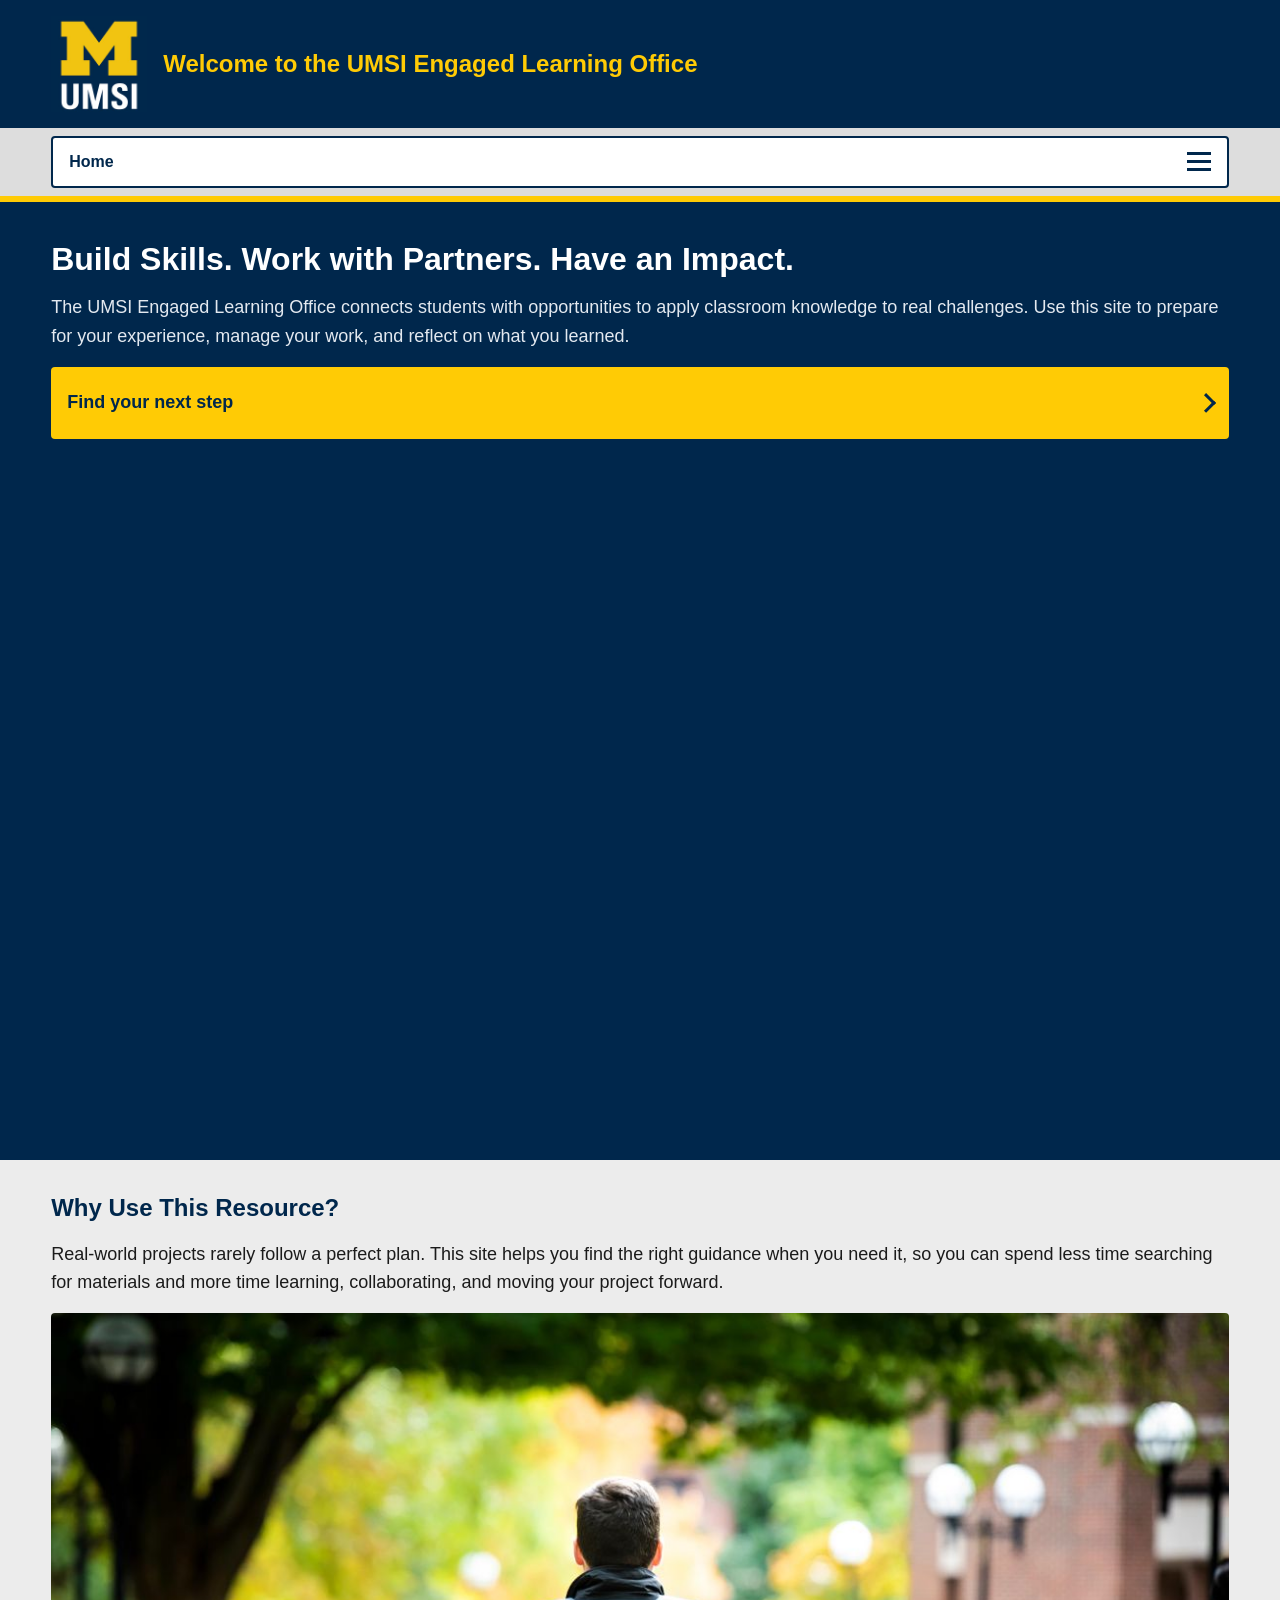
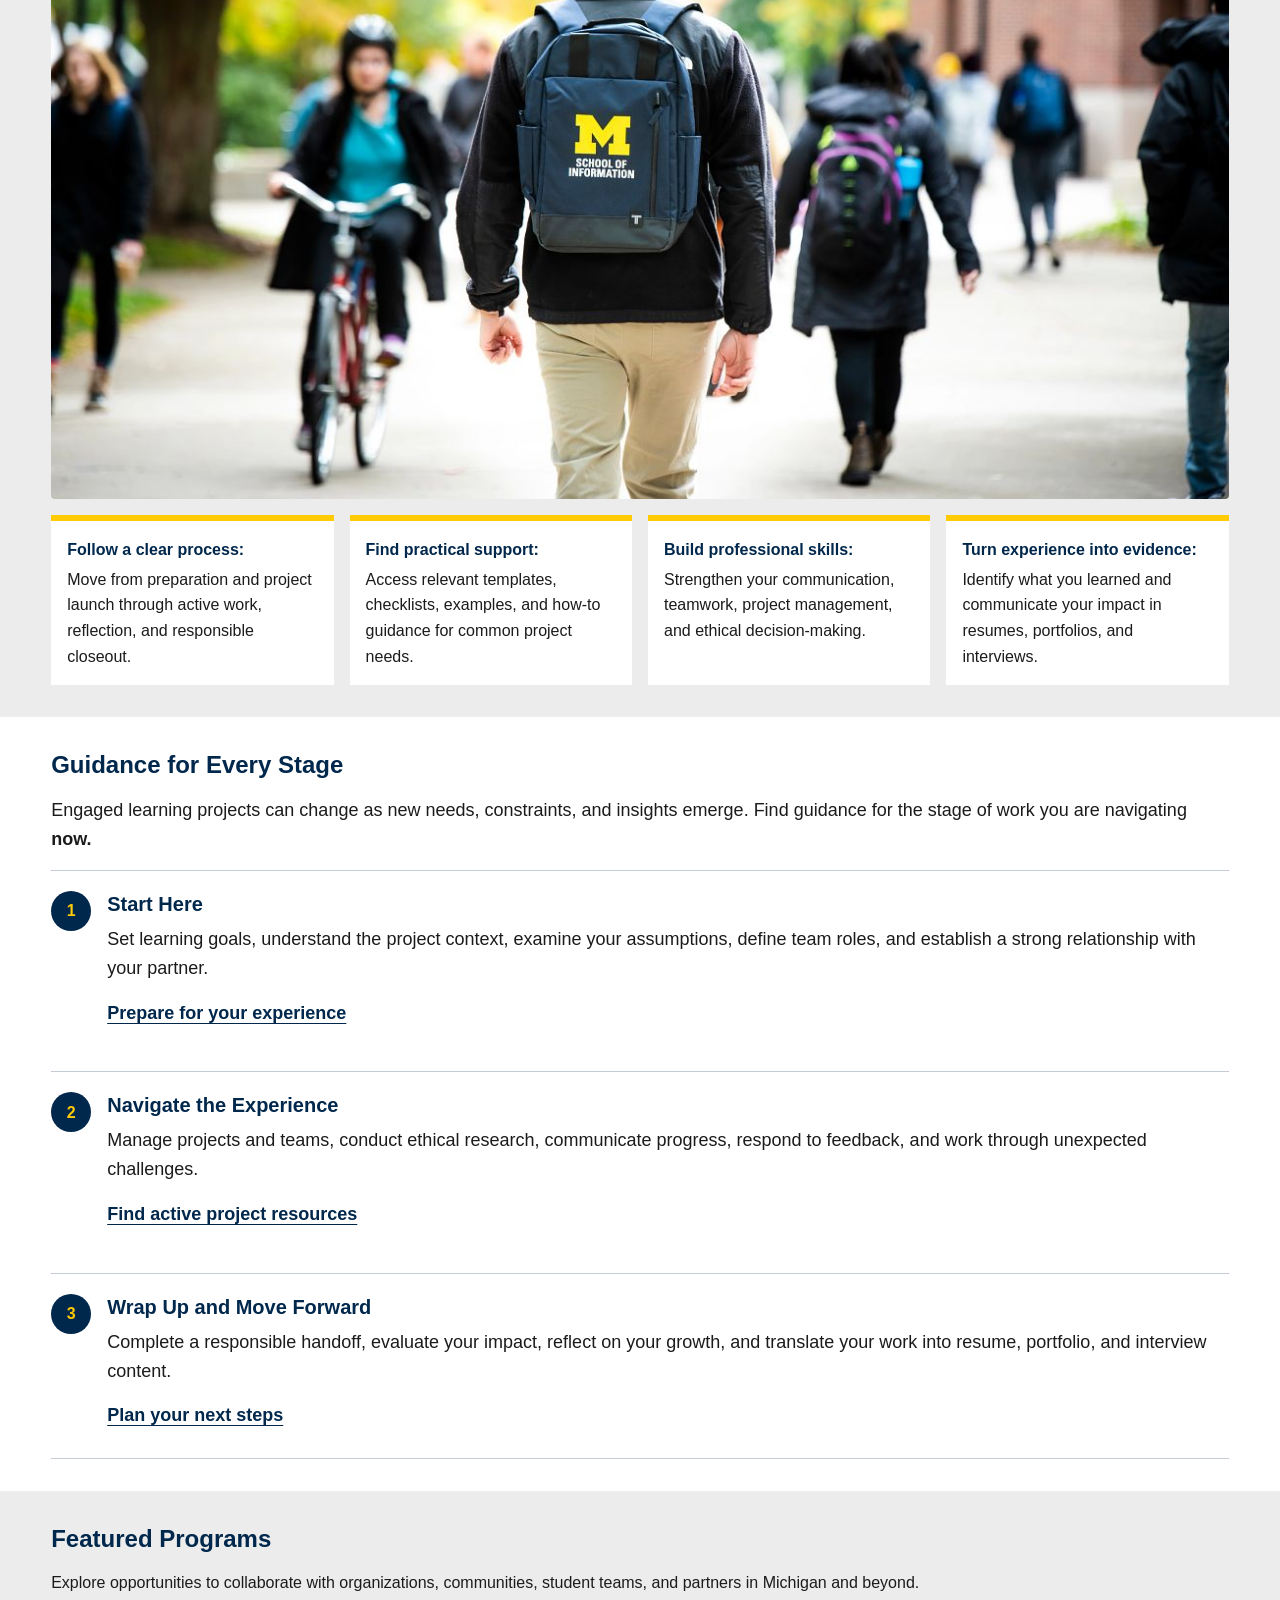
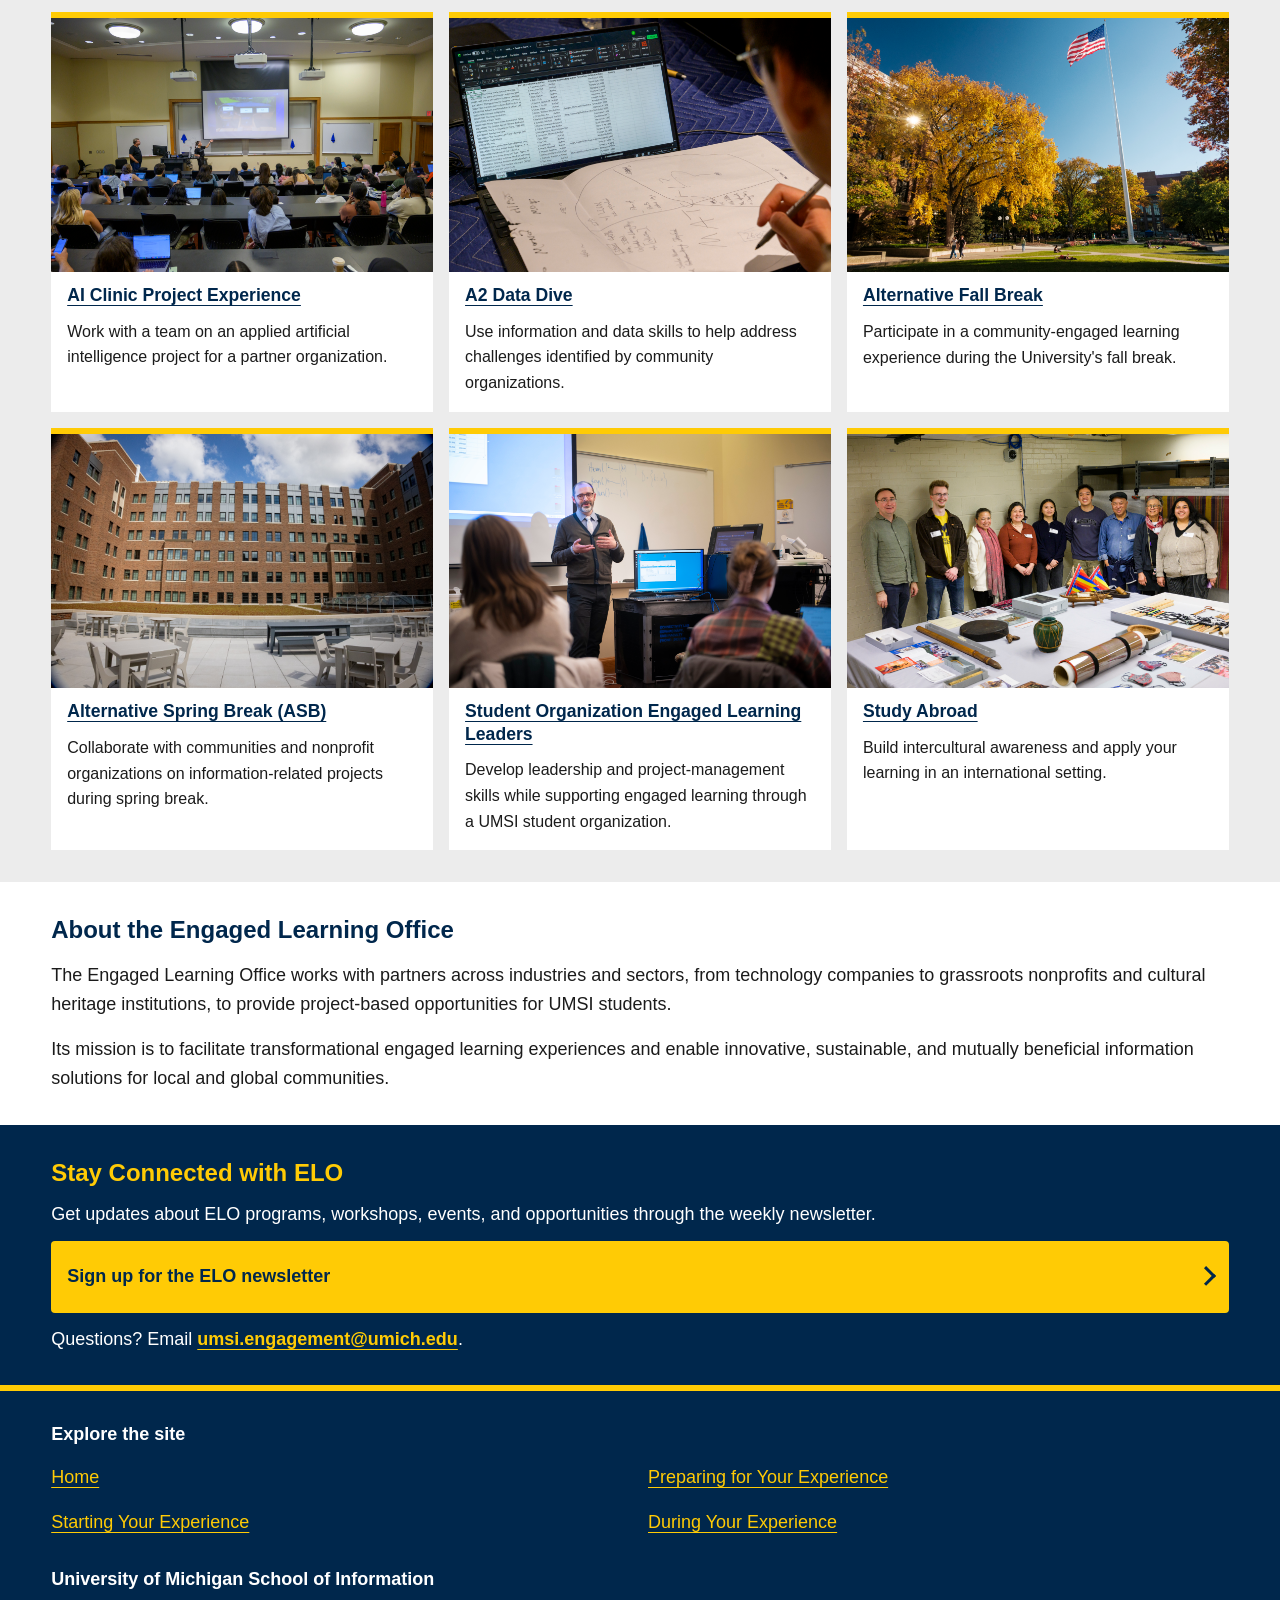
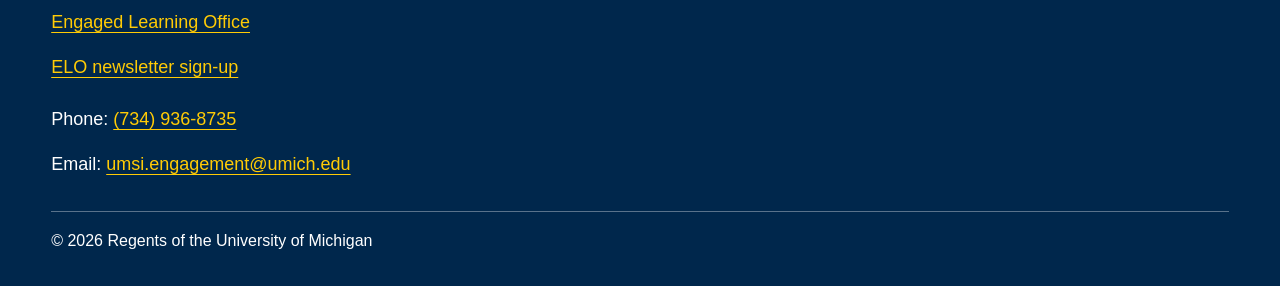
==== commit 2998ff4f: "changes 2" ====
--- a/index.html
+++ b/index.html
@@ -13,6 +13,8 @@
     <header>
   <a class="skip" href="#main">Skip to Main Content</a>
         <img src="images/UMSI_signature_vertical_informal_solidblue.jpg" alt="UMSI Logo">
+        <!-- Mobile hamburger menu (created & modified with help from UMGPT using the prompt, "Can you show me how to do a mobile hamburger style? I think it's better since it's mobile. I don't know how to do it yet, so I kind of want to learn. Can you give me a brief start?").
+     UMGPT. (2026). UMGPT (GPT-5.6, October 18, 2026 version) [Large language model]. -->
         <nav>
             <details>
             <summary><span class="visually-hidden">Menu: </span>Home</summary>
@@ -28,11 +30,13 @@
 
     </header>
     <main id="main">
-    <section>
+    <section class="hero">
       <h2>Build Skills. Work with Partners. Have an Impact.</h2>
       <p>
        The UMSI Engaged Learning Office connects students with opportunities to apply classroom knowledge to real challenges. Use this site to prepare for your experience, manage your work, and reflect on what you learned.
       </p>
+
+     <a class="button" href="prep.html">Find your next step</a>
 
      <iframe width="560" height="315" src="https://www.youtube.com/embed/81ZO9RfIJEQ?si=tBp82YWZMl1u7CVS" title="YouTube video player" allow="accelerometer; autoplay; clipboard-write; encrypted-media; gyroscope; picture-in-picture; web-share" referrerpolicy="strict-origin-when-cross-origin" allowfullscreen></iframe>
          <!-- Note: this iframe might cause an Axe ARIA error - that's not on you that's on YouTube! -->
@@ -52,7 +56,7 @@
     </ul>
 </section>
 
- <section class="cards">
+ <section class="steps">
     <h2>Guidance for Every Stage</h2>
     <p>Engaged learning projects can change as new needs, constraints, and insights emerge. Find guidance for the stage of work you are navigating <strong>now.</strong></p>
     <article>
@@ -74,35 +78,42 @@
     </article>
   </section>
 
-   <section class="tiles">
+   <section class="tiles tiles-3">
+    <!-- Program photos are placeholders reused from the UMSI Digital Asset Portal set; replace with program-specific photos -->
     <h2>Featured Programs</h2>
     <p>Explore opportunities to collaborate with organizations, communities, student teams, and partners in Michigan and beyond.</p>
     <article>
+      <img src="images/UMSI_StellantisAutoUX_091324_08.jpg" alt="Presentation on going with group of students" width="500" height="333" loading="lazy">
     <h3><a href="https://mcompass.umich.edu/_portal/tds-program-brochure?programid=12810">AI Clinic Project Experience</a></h3>
     <p>Work with a team on an applied artificial intelligence project for a partner organization.</p>
     </article>
 
     <article>
+      <img src="images/UMSI_ASBChineseAmericanMuseumChicago_2026_22.jpg" alt="A student team works on a data analysis project" width="500" height="333" loading="lazy">
     <h3><a href="https://mcompass.umich.edu/_portal/tds-program-brochure?programid=12556">A2 Data Dive</a></h3>
     <p>Use information and data skills to help address challenges identified by community organizations.</p>
     </article>
 
      <article>
+      <img src="images/UMSI_FallCampus_102124_08.jpg" alt="Campus scene during fall semester" width="500" height="333" loading="lazy">
       <h3><a href="https://mcompass.umich.edu/_portal/tds-program-brochure?programid=11297">Alternative Fall Break</a></h3>
       <p>Participate in a community-engaged learning experience during the University's fall break.</p>
     </article>
 
     <article>
+      <img src="images/OUD_WolVill-Movein_2026_0130.jpg" alt="Campus scene during spring semester" width="500" height="333" loading="lazy">
       <h3><a href="https://mcompass.umich.edu/_portal/tds-program-brochure?programid=10621">Alternative Spring Break (ASB)</a></h3>
        <p>Collaborate with communities and nonprofit organizations on information-related projects during spring break.</p>
     </article>
 
     <article>
+      <img src="images/UMSI_JesseJohnstonClass_06.jpg" alt="Classroom scene with students and instructor" width="500" height="333" loading="lazy">
       <h3><a href="https://mcompass.umich.edu/_portal/tds-program-brochure?programid=12294">Student Organization Engaged Learning Leaders</a></h3>
        <p>Develop leadership and project-management skills while supporting engaged learning through a UMSI student organization.</p>
     </article>
 
     <article>
+      <img src="images/UMSI_ASB2026CIRCAPintig_47.jpg" alt="Study abroad students in an international setting" width="500" height="333" loading="lazy">
       <h3><a href="https://www.si.umich.edu/student-life/study-abroad">Study Abroad</a></h3>
       <p>Build intercultural awareness and apply your learning in an international setting. </p>
     </article>
@@ -126,11 +137,25 @@
         UMGPT. (2026). UMGPT ( GPT-5.6 Sol September 7th version) [Large language model]. -->
     </main>
     <footer>
-        <p>University of Michigan School of Information | <a href="https://www.si.umich.edu/programs/engaged-learning/about-engaged-learning-office">Engaged Learning Office</a></p>
-      <address>
-        <a href="mailto:umsi.engagement@umich.edu">umsi.engagement@umich.edu</a>
-      </address>
-      <p>&copy; 2026 Regents of the University of Michigan</p>
-    </footer>
+  <div class="footer-links">
+    <h2 class="footer-title">Explore the site</h2>
+    <ul>
+      <li><a href="index.html">Home</a></li>
+      <li><a href="prep.html">Preparing for Your Experience</a></li>
+      <li><a href="start.html">Starting Your Experience</a></li>
+      <li><a href="during.html">During Your Experience</a></li>
+    </ul>
+  </div>
+  <div class="footer-contact">
+    <h2 class="footer-title">University of Michigan School of Information</h2>
+    <p><a href="https://www.si.umich.edu/programs/engaged-learning/about-engaged-learning-office">Engaged Learning Office</a></p>
+    <p><a href="https://umsi.info/elo-newsletter">ELO newsletter sign-up</a></p>
+    <address>
+      <p>Phone: <a href="tel:+17349368735">(734) 936-8735</a></p>
+      <p>Email: <a href="mailto:umsi.engagement@umich.edu">umsi.engagement@umich.edu</a></p>
+    </address>
+  </div>
+  <p class="footer-copy">&copy; 2026 Regents of the University of Michigan</p>
+</footer>
 </body>
 </html>
--- a/css/style.css
+++ b/css/style.css
@@ -1,11 +1,10 @@
-/* ELO client project - Deliverable #2 (mobile first)
-   CITATIONS: Drafted with Claude (Anthropic), October 2026, from the prompt
-   "rework my style.css with a navy header, maize accents and the UM brand look."
-   Skip link + reduced-motion pattern adapted from HW3 starter_style.css.
-   Look inspired by the UM Brand Office site (brand.umich.edu).
-   Colors: UM Maize #FFCB05 and UM Blue #00274C (verify against UM Brand Guidelines).
-   No media queries here except prefers-reduced-motion (accessibility), per the assignment. */
-
+/* ELO client project - Deliverable #2 
+   CSS drafted with Claude, October 2026. " Why is my Skip link and reduced-motion
+   pattern isn't working? Can you help me find the issue?" Please see if any was adapted from my HW3 */
+
+/* I also used labels on each section to help me identify the sections in the HTML and CSS. */
+
+/* Colors */
 :root {
   --blue: #00274c;
   --maize: #ffcb05;
@@ -18,22 +17,21 @@
 body {
   background: var(--gray);
   color: var(--ink);
-  font-family: "Helvetica Neue", Arial, sans-serif; /* swap for the UM brand fonts */
+  font-family: "Helvetica Neue", Arial, sans-serif;
   font-size: 1.125rem;
   line-height: 1.6;
   overflow-wrap: break-word;
 }
 
-/* ---------- Typography ---------- */
+/* Typography */
 h1 { font-size: 1.5rem; line-height: 1.2; font-weight: 800; }
 h2 { font-size: 1.5rem; line-height: 1.3; color: var(--blue); font-weight: 700; }
 h3 { font-size: 1.25rem; line-height: 1.3; color: var(--blue); font-weight: 700; }
-p, li { max-width: 65ch; }
 
 a { color: var(--blue); text-decoration: underline; text-underline-offset: 0.2em; }
 a:hover { background: var(--maize); }
 
-/* Visible focus on light and dark backgrounds (blue ring + maize halo) */
+/* Focus */
 :focus-visible {
   outline: 0.2rem solid var(--blue);
   outline-offset: 0.15rem;
@@ -43,7 +41,7 @@
   outline-color: var(--paper);
 }
 
-/* ---------- Skip link (add class="skip" to the link in every page) ---------- */
+/* Skip link */
 .skip {
   position: absolute;
   left: 0;
@@ -55,8 +53,9 @@
   transition: top 0.3s ease-out;
 }
 .skip:focus { top: 0; }
-
-/* ---------- Header: navy bar, logo and title share a row, nav below ---------- */
+.skip:focus-visible { outline-color: var(--blue); }
+
+/* Header */
 header {
   display: grid;
   grid-template-columns: 6rem 1fr;
@@ -74,12 +73,12 @@
 header h1 { grid-area: title; color: var(--maize); }
 header nav {
   grid-area: nav;
-  background: #ddd;          /* light bar like the HW3 nav */
-  margin: 0 -4vw;            /* run edge to edge inside the padded header */
+  background: #ddd;
+  margin: 0 -4vw;
   padding: 0.5rem 4vw;
 }
 
-/* Text for screen readers only (the menu button says "Menu: <page>" to them) */
+/* Screen reader only */
 .visually-hidden {
   position: absolute;
   width: 1px;
@@ -92,7 +91,7 @@
   border: 0;
 }
 
-/* ---------- Navigation: hamburger menu built with <details>/<summary> (no JavaScript) ---------- */
+/* Navigation */
 nav summary {
   display: flex;
   align-items: center;
@@ -112,7 +111,6 @@
 }
 nav summary::-webkit-details-marker { display: none; }
 
-/* Hamburger icon on the right: three bars drawn with gradients in one box */
 nav summary::after {
   content: "";
   flex: none;
@@ -125,7 +123,6 @@
 }
 nav details[open] summary { background: var(--blue); color: var(--paper); }
 
-/* Open menu: full-width stacked rows with dividers */
 nav ul {
   display: grid;
   grid-template-columns: 1fr;
@@ -146,42 +143,44 @@
   color: var(--blue);
   border: 0.15rem solid transparent;
 }
-/* Hover: dotted border, same idea as HW3 */
+
 nav a:hover { background: transparent; border: 0.15rem dotted var(--blue); }
 
-/* Current page: filled blue row with white text (not color alone, no underline) */
 nav a[aria-current="page"] {
   background: var(--blue);
   color: var(--paper);
 }
 nav a[aria-current="page"]:hover { background: var(--blue); border-color: var(--maize); }
 
-/* Focus ring must show on the light bar */
 header nav :focus-visible { outline-color: var(--blue); }
 
-/* ---------- Main content ---------- */
-main {
-  display: grid;
-  gap: 1.5rem;
-  padding: 1.5rem 4vw 2rem;
-}
+/* Main content */
+main { display: grid; }
+main > section { padding: 2rem 4vw; }
 main section { display: grid; gap: 1rem; align-content: start; }
 main ul, main ol { padding-left: 1.5rem; }
 main li { margin-bottom: 0.5rem; }
 
-main img { display: block; max-width: 100%; height: auto; border-radius: 0.25rem; }
+main img { display: block; width: 100%; max-width: 100%; height: auto; border-radius: 0.25rem; }
 iframe { width: 100%; height: 52vw; border: 0; }
 
-/* Maize band opens every page */
-main > section:first-child {
-  background: var(--maize);
-  color: var(--blue);
-  padding: 1.5rem;
-  border-radius: 0.25rem;
-}
+main > section:first-child { background: var(--maize); color: var(--blue); }
 main > section:first-child a:hover { background: var(--blue); color: var(--maize); }
-
-/* Cards (nested articles) */
+main > section:first-child article { border-top-color: var(--blue); }
+main > section:nth-child(even) { background: var(--gray); }
+main > section:nth-child(odd):not(:first-child) { background: var(--paper); }
+
+main > section:nth-child(odd):not(:first-child) article { background: var(--gray); }
+main > section:nth-child(odd):not(:first-child) article .tiles > li { background: var(--paper); }
+
+/* Hero */
+main > section.hero { background: var(--blue); color: var(--paper); padding-top: 2.5rem; padding-bottom: 2.5rem; }
+.hero h2 { font-size: 2rem; line-height: 1.1; color: var(--paper); }
+.hero p { color: #e3e9f0; }
+.hero :focus-visible { outline-color: var(--paper); }
+main > section.hero .button:hover { background: var(--paper); color: var(--blue); }
+
+/* Cards */
 article {
   background: var(--paper);
   border-top: 0.4rem solid var(--maize);
@@ -191,16 +190,81 @@
   align-content: start;
 }
 
-/* Add class="cards" to the home page sections that hold several articles */
-/* Cards stack as full-width horizontal rows */
 .cards {
   display: grid;
   grid-template-columns: 1fr;
   gap: 1rem;
 }
 
-/* Tiles: fluid multi-column Grid, no media query needed.
-   Use class="tiles" on a section (cards) or on a ul (list items). */
+/* Numbered stages */
+.steps { counter-reset: step; }
+.steps article {
+  counter-increment: step;
+  display: grid;
+  grid-template-columns: 2.5rem 1fr;
+  column-gap: 1rem;
+  row-gap: 0.5rem;
+  padding: 1.25rem 0;
+  background: transparent;
+  border-top: 1px solid var(--line);
+}
+.steps article:last-of-type { border-bottom: 1px solid var(--line); }
+.steps article > * { grid-column: 2; }
+.steps article::before {
+  content: counter(step);
+  grid-column: 1;
+  grid-row: 1 / span 3;
+  align-self: start;
+  display: flex;
+  align-items: center;
+  justify-content: center;
+  width: 2.5rem;
+  height: 2.5rem;
+  border-radius: 50%;
+  background: var(--blue);
+  color: var(--maize);
+  font-size: 1rem;
+  font-weight: 800;
+}
+main > section.steps:nth-child(n):not(:first-child) article { background: transparent; }
+
+/* Questions */
+.questions { list-style: none; padding: 0; counter-reset: q; }
+.questions > li {
+  counter-increment: q;
+  display: grid;
+  grid-template-columns: 2rem 1fr;
+  column-gap: 0.75rem;
+  align-items: start;
+  max-width: none;
+  margin: 0;
+  padding: 0.75rem 0;
+  border-top: 1px solid var(--line);
+}
+.questions > li:last-child { border-bottom: 1px solid var(--line); }
+.questions > li::before {
+  content: counter(q);
+  display: flex;
+  align-items: center;
+  justify-content: center;
+  width: 2rem;
+  height: 2rem;
+  border-radius: 50%;
+  background: var(--blue);
+  color: var(--maize);
+  font-size: 0.9rem;
+  font-weight: 800;
+}
+
+/* Tiles */
+.tiles > article > img {
+  width: calc(100% + 2rem);
+  max-width: none;
+  height: auto;
+  margin: -1rem -1rem 0;
+  border-radius: 0;
+}
+
 .tiles {
   display: grid;
   grid-template-columns: repeat(auto-fit, minmax(9rem, 1fr));
@@ -208,6 +272,10 @@
   font-size: 1rem;
 }
 .tiles > h2, .tiles > p { grid-column: 1 / -1; }
+
+.tiles-3 {
+  grid-template-columns: repeat(auto-fit, minmax(max(9rem, calc((100% - 2rem) / 3)), 1fr));
+}
 .tiles h3 { font-size: 1.1rem; }
 ul.tiles { list-style: none; padding: 0; }
 .tiles > li {
@@ -218,17 +286,16 @@
   padding: 1rem;
 }
 .tiles > li strong { display: block; color: var(--blue); margin-bottom: 0.25rem; }
-/* tiles nested inside a white card use a gray fill so they stand out */
+
 article .tiles > li { background: var(--gray); border-top-width: 0.25rem; }
 
 article > a { font-weight: 700; padding: 0.5rem 0; }
 
-/* Aside (newsletter) */
+/* Newsletter */
 aside {
   background: var(--blue);
   color: var(--paper);
-  padding: 1.25rem;
-  border-radius: 0.25rem;
+  padding: 2rem 4vw;
   display: grid;
   gap: 0.75rem;
 }
@@ -236,7 +303,8 @@
 aside a { color: var(--maize); font-weight: 700; }
 aside a:hover { background: var(--maize); color: var(--blue); }
 
-/* Newsletter sign-up link styled as a full-width maize button with an arrow */
+/* Button */
+.button,
 aside > div > a {
   display: flex;
   align-items: center;
@@ -250,6 +318,7 @@
   text-decoration: none;
   border-radius: 0.25rem;
 }
+.button::after,
 aside > div > a::after {
   content: "";
   flex: none;
@@ -259,31 +328,41 @@
   border-right: 0.2rem solid currentColor;
   transform: rotate(45deg);
 }
+.button:hover,
 aside > div > a:hover { background: var(--paper); color: var(--blue); }
 
-/* ---------- Table (wrap in <div class="table-wrap" tabindex="0" role="region" aria-label="Featured resources">) ---------- */
+/* Table */
 .table-wrap { overflow-x: auto; background: var(--paper); }
 table { width: 100%; min-width: 34rem; }
 caption { text-align: left; font-weight: 700; padding: 0.75rem; }
 th, td { text-align: left; vertical-align: top; padding: 0.75rem; border-bottom: 1px solid var(--line); }
 thead th { background: var(--blue); color: var(--paper); }
 
-/* ---------- Footer ---------- */
+/* Footer */
 footer {
   display: grid;
-  gap: 0.75rem;
-  justify-items: center;
-  text-align: center;
+  gap: 1.5rem;
   background: var(--blue);
   color: var(--paper);
-  padding: 1.5rem 4vw;
+  padding: 2rem 4vw;
   border-top: 0.4rem solid var(--maize);
+}
+footer p { margin: 0; }
+.footer-title { font-size: 1.125rem; font-weight: 800; color: var(--paper); margin-bottom: 0.5rem; }
+
+.footer-links ul {
+  display: grid;
+  grid-template-columns: repeat(2, 1fr);
+  gap: 0 1rem;
+  list-style: none;
+  padding: 0;
 }
 footer a { color: var(--maize); display: inline-block; padding: 0.5rem 0; }
 footer a:hover { background: var(--maize); color: var(--blue); }
-address { font-style: normal; }
-
-/* ---------- Accessibility: reduced motion ---------- */
+address { font-style: normal; padding-top: 0.5rem; }
+.footer-copy { border-top: 1px solid rgba(255, 255, 255, 0.35); padding-top: 1rem; font-size: 1rem; }
+
+/* Reduced motion */
 @media (prefers-reduced-motion: reduce) {
   html { scroll-behavior: auto; }
   .skip { transition: none; }
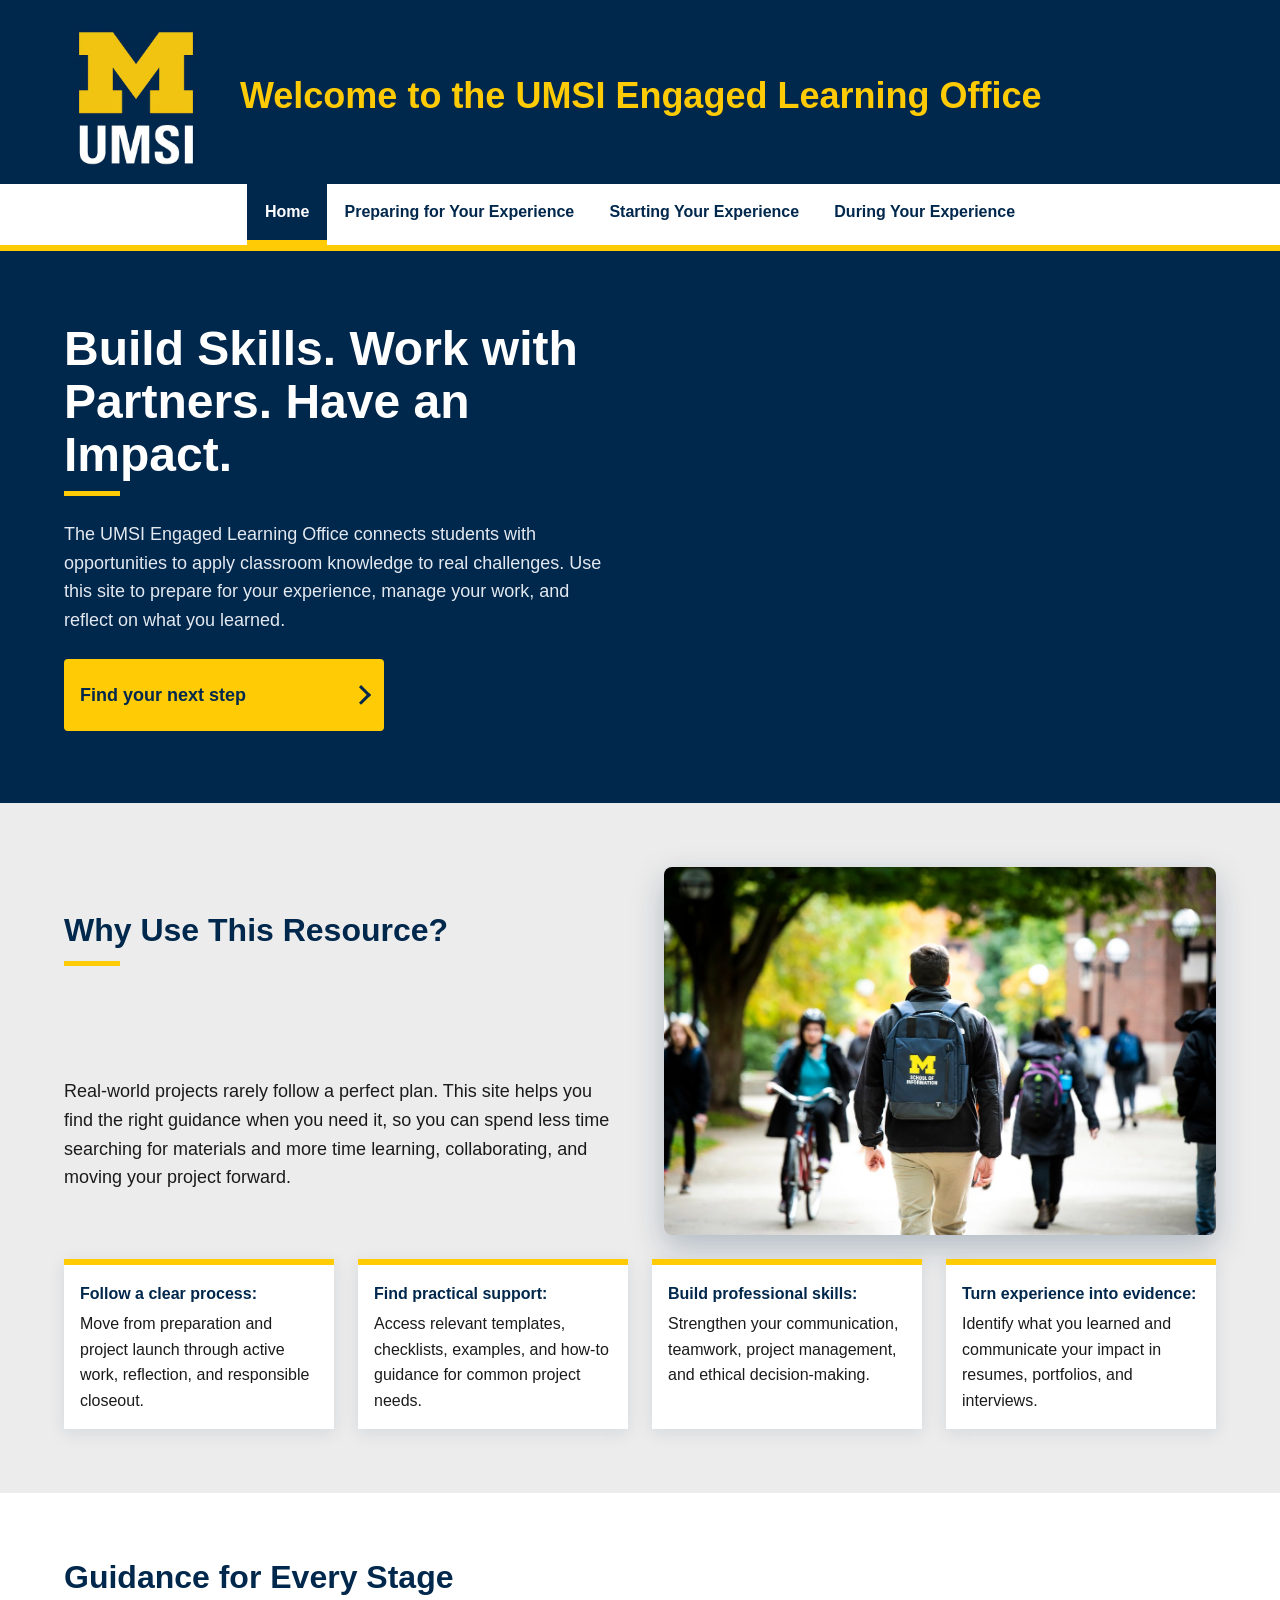
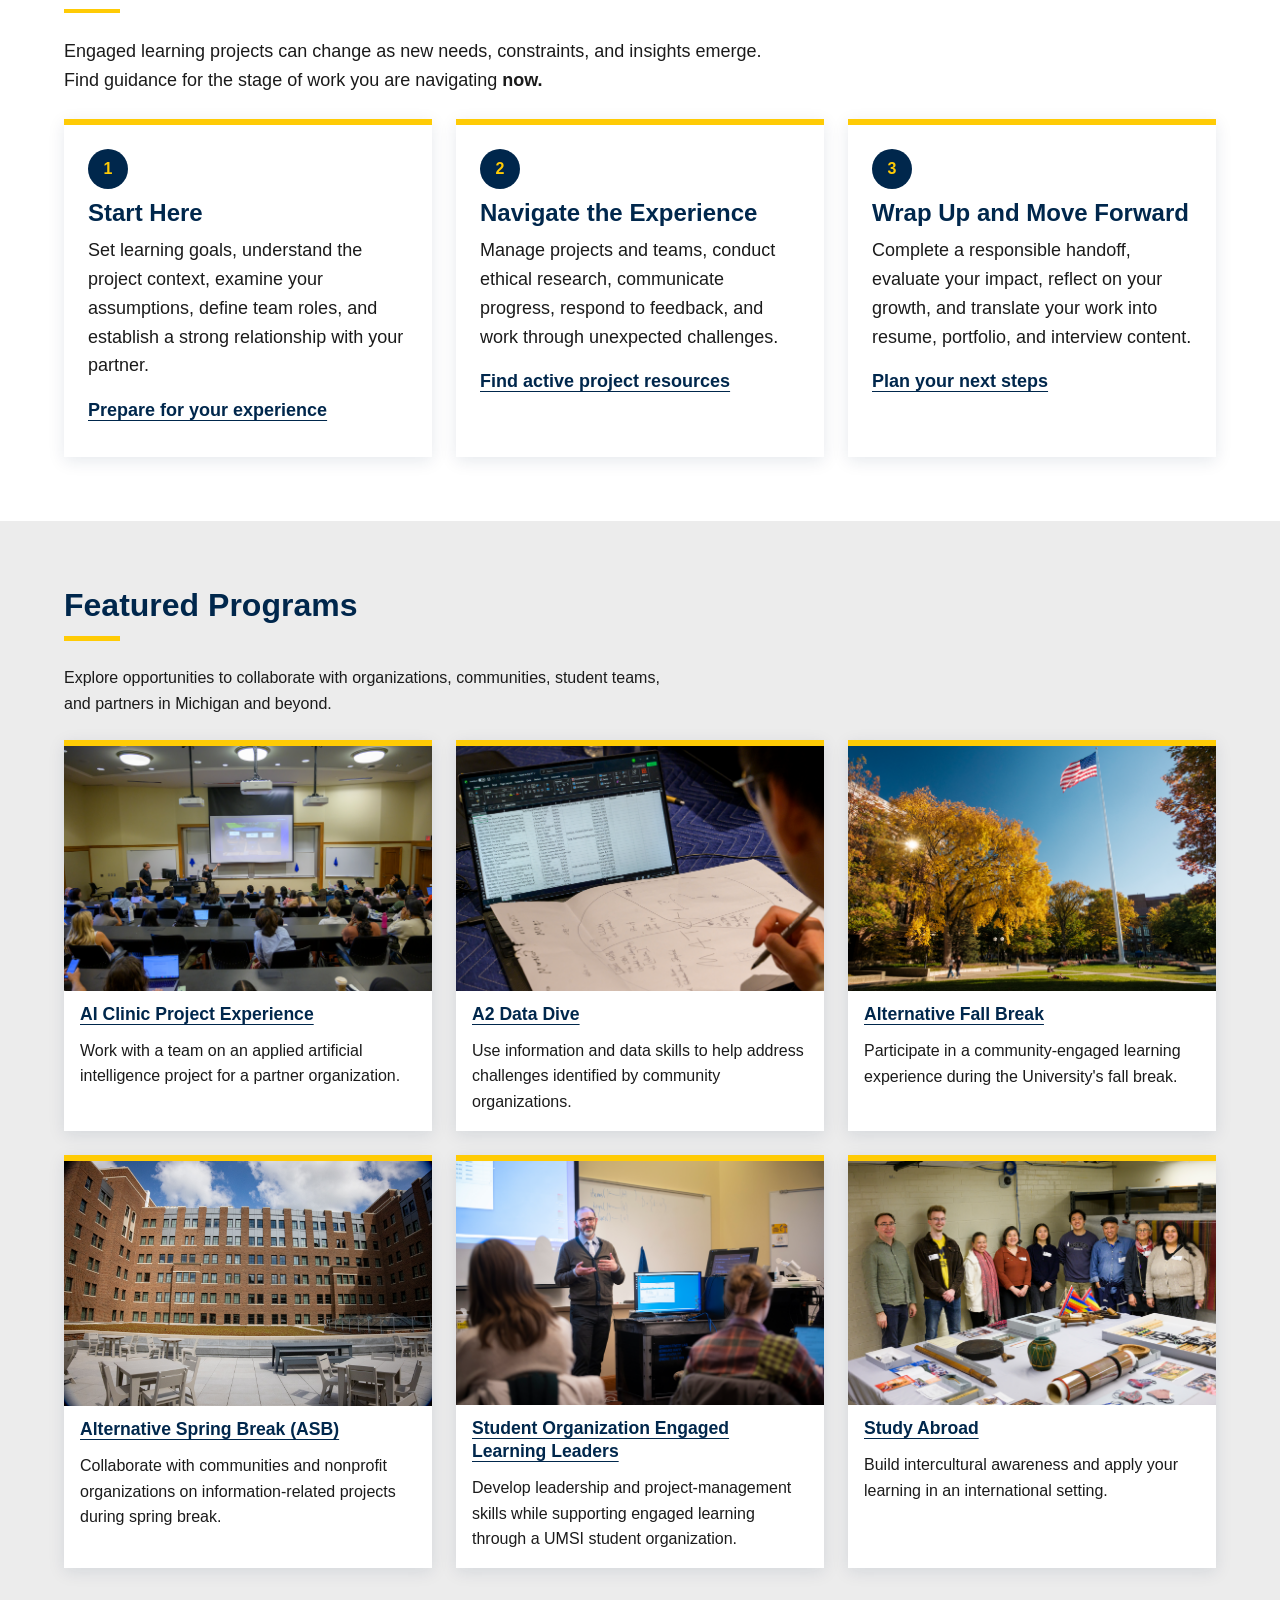
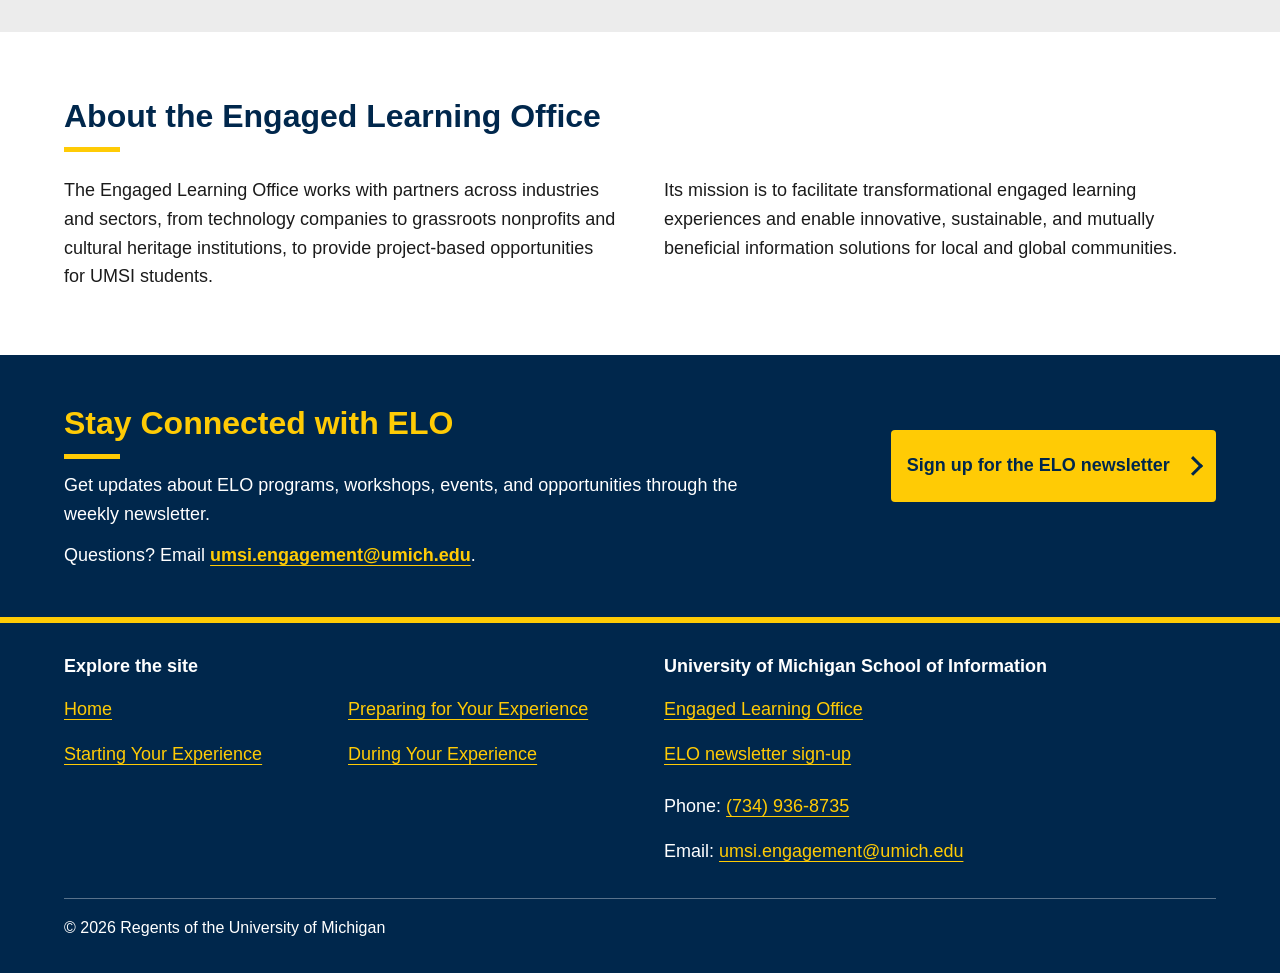
==== commit 088a20e4: "Add tablet and desktop views for Deliverable #3: min-width media queries in style.css (horizontal de" ====
--- a/index.html
+++ b/index.html
@@ -7,6 +7,7 @@
     <link rel="stylesheet" href="css/html5reset.css">
     <link rel="stylesheet" href="css/style.css">
 
+    <script src="js/script.js" defer></script>
 </head>
 <body>
 
@@ -42,7 +43,7 @@
          <!-- Note: this iframe might cause an Axe ARIA error - that's not on you that's on YouTube! -->
     </section>
 
-<section>
+<section class="why">
     <h2>Why Use This Resource?</h2>
 
     <p>Real-world projects rarely follow a perfect plan. This site helps you find the right guidance when you need it, so you can spend less time searching for materials and more time learning, collaborating, and moving your project forward.
@@ -118,7 +119,7 @@
       <p>Build intercultural awareness and apply your learning in an international setting. </p>
     </article>
    </section>
-  <section>
+  <section class="about">
     <h2>About the Engaged Learning Office</h2>
     <p>The Engaged Learning Office works with partners across industries and sectors, from technology companies to grassroots nonprofits and cultural heritage institutions, to provide project-based opportunities for UMSI students.</p>
     <p>Its mission is to facilitate transformational engaged learning experiences and enable innovative, sustainable, and mutually beneficial information solutions for local and global communities.</p>
@@ -155,7 +156,7 @@
       <p>Email: <a href="mailto:umsi.engagement@umich.edu">umsi.engagement@umich.edu</a></p>
     </address>
   </div>
-  <p class="footer-copy">&copy; 2026 Regents of the University of Michigan</p>
+  <p class="footer-copy">&copy; <span id="year">2026</span> Regents of the University of Michigan</p>
 </footer>
 </body>
 </html>
--- a/css/style.css
+++ b/css/style.css
@@ -1,4 +1,4 @@
-/* ELO client project - Deliverable #2 
+/* ELO client project - Deliverable #2
    CSS drafted with Claude, October 2026. " Why is my Skip link and reduced-motion
    pattern isn't working? Can you help me find the issue?" Please see if any was adapted from my HW3 */
 
@@ -86,7 +86,7 @@
   margin: -1px;
   padding: 0;
   overflow: hidden;
-  clip: rect(0, 0, 0, 0);
+  clip-path: inset(50%);
   white-space: nowrap;
   border: 0;
 }
@@ -149,6 +149,11 @@
 nav a[aria-current="page"] {
   background: var(--blue);
   color: var(--paper);
+
+  border-left: 0.5rem solid var(--maize);
+  text-decoration: underline;
+  text-decoration-thickness: 0.15rem;
+  text-underline-offset: 0.3em;
 }
 nav a[aria-current="page"]:hover { background: var(--blue); border-color: var(--maize); }
 
@@ -338,6 +343,36 @@
 th, td { text-align: left; vertical-align: top; padding: 0.75rem; border-bottom: 1px solid var(--line); }
 thead th { background: var(--blue); color: var(--paper); }
 
+.filter { display: grid; gap: 0.5rem; padding: 0.75rem; background: var(--gray); border-left: 0.4rem solid var(--blue); }
+.filter label { font-weight: 700; color: var(--blue); }
+.filter-row { display: grid; grid-template-columns: 1fr auto; gap: 0.5rem; }
+.filter input {
+  min-height: 3rem;
+  min-width: 0;
+  padding: 0 0.75rem;
+  font: inherit;
+  color: var(--ink);
+  background: var(--paper);
+  border: 0.15rem solid var(--blue);
+  border-radius: 0.25rem;
+}
+.filter button {
+  min-height: 3rem;
+  padding: 0 1rem;
+  font: inherit;
+  font-weight: 700;
+  color: var(--paper);
+  background: var(--blue);
+  border: 0.15rem solid var(--blue);
+  border-radius: 0.25rem;
+  cursor: pointer;
+}
+.filter button:hover { background: var(--maize); color: var(--blue); }
+.filter input:focus-visible { outline: 0.25rem solid var(--blue); outline-offset: 0.1rem; box-shadow: none; }
+.filter p { font-size: 1rem; }
+
+.error-code { display: none; }
+
 /* Footer */
 footer {
   display: grid;
@@ -366,4 +401,140 @@
 @media (prefers-reduced-motion: reduce) {
   html { scroll-behavior: auto; }
   .skip { transition: none; }
+}
+
+@media (min-width: 48rem) {
+
+  :root { --gutter: max(5vw, calc((100vw - 72rem) / 2)); }
+
+  h1 { font-size: 1.875rem; }
+  h2 { font-size: 1.75rem; }
+  h3 { font-size: 1.375rem; }
+
+  header { grid-template-columns: 8rem 1fr; column-gap: 2rem; padding-left: var(--gutter); padding-right: var(--gutter); }
+  header nav { margin-left: calc(var(--gutter) * -1); margin-right: calc(var(--gutter) * -1); padding-left: var(--gutter); padding-right: var(--gutter); }
+  footer, aside { padding-left: var(--gutter); padding-right: var(--gutter); }
+  aside { padding-top: 3rem; padding-bottom: 3rem; }
+
+  main > section { padding-top: 3rem; padding-bottom: 3rem; padding-left: var(--gutter); padding-right: var(--gutter); }
+  main > section.hero { padding-top: 3.5rem; padding-bottom: 3.5rem; }
+  main section { gap: 1.5rem; }
+  main section > p, main article > p, aside > p { max-width: 70ch; }
+
+  main h2::after {
+    content: "";
+    display: block;
+    width: 3.5rem;
+    height: 0.3rem;
+    margin-top: 0.6rem;
+    background: var(--maize);
+  }
+  main > section:first-child h2::after { background: var(--blue); }
+  main > section.hero h2::after { background: var(--maize); }
+
+  .why { grid-template-columns: repeat(2, minmax(0, 1fr)); column-gap: 3rem; align-items: center; }
+  .why > h2, .why > p { grid-column: 1; }
+  .why > img { grid-column: 2; grid-row: 1 / span 2; }
+  .why > .tiles { grid-column: 1 / -1; }
+  ul.tiles { grid-template-columns: repeat(2, minmax(0, 1fr)); gap: 1.5rem; }
+  .stages ul.tiles { grid-template-columns: repeat(3, minmax(0, 1fr)); }
+
+  .tiles-3 { grid-template-columns: repeat(3, minmax(0, 1fr)); gap: 1.5rem; }
+
+  .about { grid-template-columns: repeat(2, minmax(0, 1fr)); column-gap: 3rem; }
+  .about > h2 { grid-column: 1 / -1; }
+
+  .intro { grid-template-columns: 3fr 2fr; column-gap: 3rem; align-items: center; }
+  .intro > h2, .intro > p { grid-column: 1; }
+  .intro > img { grid-column: 2; grid-row: 1 / span 3; }
+
+  .context { grid-template-columns: 1fr 2fr; column-gap: 3rem; }
+  .context > h2 { grid-column: 1; grid-row: 1 / span 2; }
+  .context > p { grid-column: 2; }
+
+  .phase { grid-template-columns: repeat(2, minmax(0, 1fr)); }
+  .phase > h2, .phase > p, .phase > .wide { grid-column: 1 / -1; }
+  .phase > img { width: 100%; height: 100%; object-fit: cover; }
+  .split { grid-template-columns: repeat(2, minmax(0, 1fr)); column-gap: 2rem; align-items: start; }
+  .split > h3, .split > ul { grid-column: 1; }
+  .split > img { grid-column: 2; grid-row: 1 / span 2; }
+
+  .intro > img, .why > img, .phase > img, .split > img { border-radius: 0.5rem; box-shadow: 0 0.75rem 2rem rgba(0, 39, 76, 0.25); }
+  .phase article, .tiles-3 > article, ul.tiles > li { box-shadow: 0 0.25rem 1rem rgba(0, 39, 76, 0.1); }
+
+  aside { grid-template-columns: 1fr auto; column-gap: 3rem; align-items: center; }
+  aside > * { grid-column: 1; }
+  aside > div { grid-column: 2; grid-row: 1 / span 2; }
+  aside > p:last-child { grid-column: 1 / -1; }
+  aside > div > a { min-width: 18rem; }
+
+  .filter-row { max-width: 36rem; }
+  tbody tr:nth-child(even) { background: var(--gray); }
+  tbody td:first-child { font-weight: 700; color: var(--blue); }
+
+  footer { grid-template-columns: repeat(2, minmax(0, 1fr)); column-gap: 3rem; }
+  .footer-copy { grid-column: 1 / -1; }
+}
+
+@media (min-width: 64rem) {
+
+  h1 { font-size: 2.25rem; }
+  h2 { font-size: 2rem; }
+  h3 { font-size: 1.5rem; }
+
+  header { grid-template-columns: 9rem 1fr; padding-top: 1.5rem; }
+
+  nav summary { display: none; }
+  header nav { padding-top: 0; padding-bottom: 0; background: var(--paper); }
+  nav ul { display: flex; flex-wrap: wrap; justify-content: center; margin-top: 0; background: transparent; border: 0; }
+  nav li { border: 0; }
+  nav a {
+    min-height: 3.5rem;
+    padding: 0 1.1rem;
+    border: 0;
+    border-bottom: 0.35rem solid transparent;
+  }
+  nav a:hover { background: transparent; border: 0; border-bottom: 0.35rem solid var(--blue); }
+
+  nav a[aria-current="page"] { border: 0; border-bottom: 0.35rem solid var(--maize); text-decoration: none; }
+  nav a[aria-current="page"]:hover { border: 0; border-bottom: 0.35rem solid var(--maize); }
+
+  main > section { padding-top: 4rem; padding-bottom: 4rem; }
+
+  main > section.hero { padding-top: 4.5rem; padding-bottom: 4.5rem; }
+  .hero { grid-template-columns: repeat(2, minmax(0, 1fr)); column-gap: 4rem; align-content: center; align-items: center; }
+  .hero > h2, .hero > p, .hero > .button { grid-column: 1; }
+  .hero > iframe, .hero > .error-code { grid-column: 2; grid-row: 1 / span 3; }
+  .hero h2 { font-size: 3rem; }
+  .hero > .button { justify-self: start; min-width: 18rem; }
+  iframe { height: auto; aspect-ratio: 16 / 9; }
+
+  .hero .error-code {
+    display: block;
+    max-width: none;
+    font-size: clamp(7rem, 16vw, 13rem);
+    font-weight: 800;
+    line-height: 1;
+    text-align: center;
+    color: var(--maize);
+  }
+
+  .steps { grid-template-columns: repeat(3, minmax(0, 1fr)); gap: 1.5rem; }
+  .steps > h2, .steps > p { grid-column: 1 / -1; }
+  main > section.steps:nth-child(n):not(:first-child) article {
+    grid-template-columns: 1fr;
+    padding: 1.5rem;
+    background: var(--paper);
+    border-top: 0.4rem solid var(--maize);
+    box-shadow: 0 0.25rem 1rem rgba(0, 39, 76, 0.1);
+  }
+  .steps article > * { grid-column: 1; }
+  .steps article::before { grid-row: auto; }
+  .steps article:last-of-type { border-bottom: 0; }
+
+  ul.tiles { grid-template-columns: repeat(4, minmax(0, 1fr)); }
+
+  .tiles-3 > article { position: relative; }
+  .tiles-3 h3 a::after { content: ""; position: absolute; top: 0; right: 0; bottom: 0; left: 0; }
+  .tiles-3 > article:hover { box-shadow: 0 0.5rem 1.5rem rgba(0, 39, 76, 0.25); }
 }
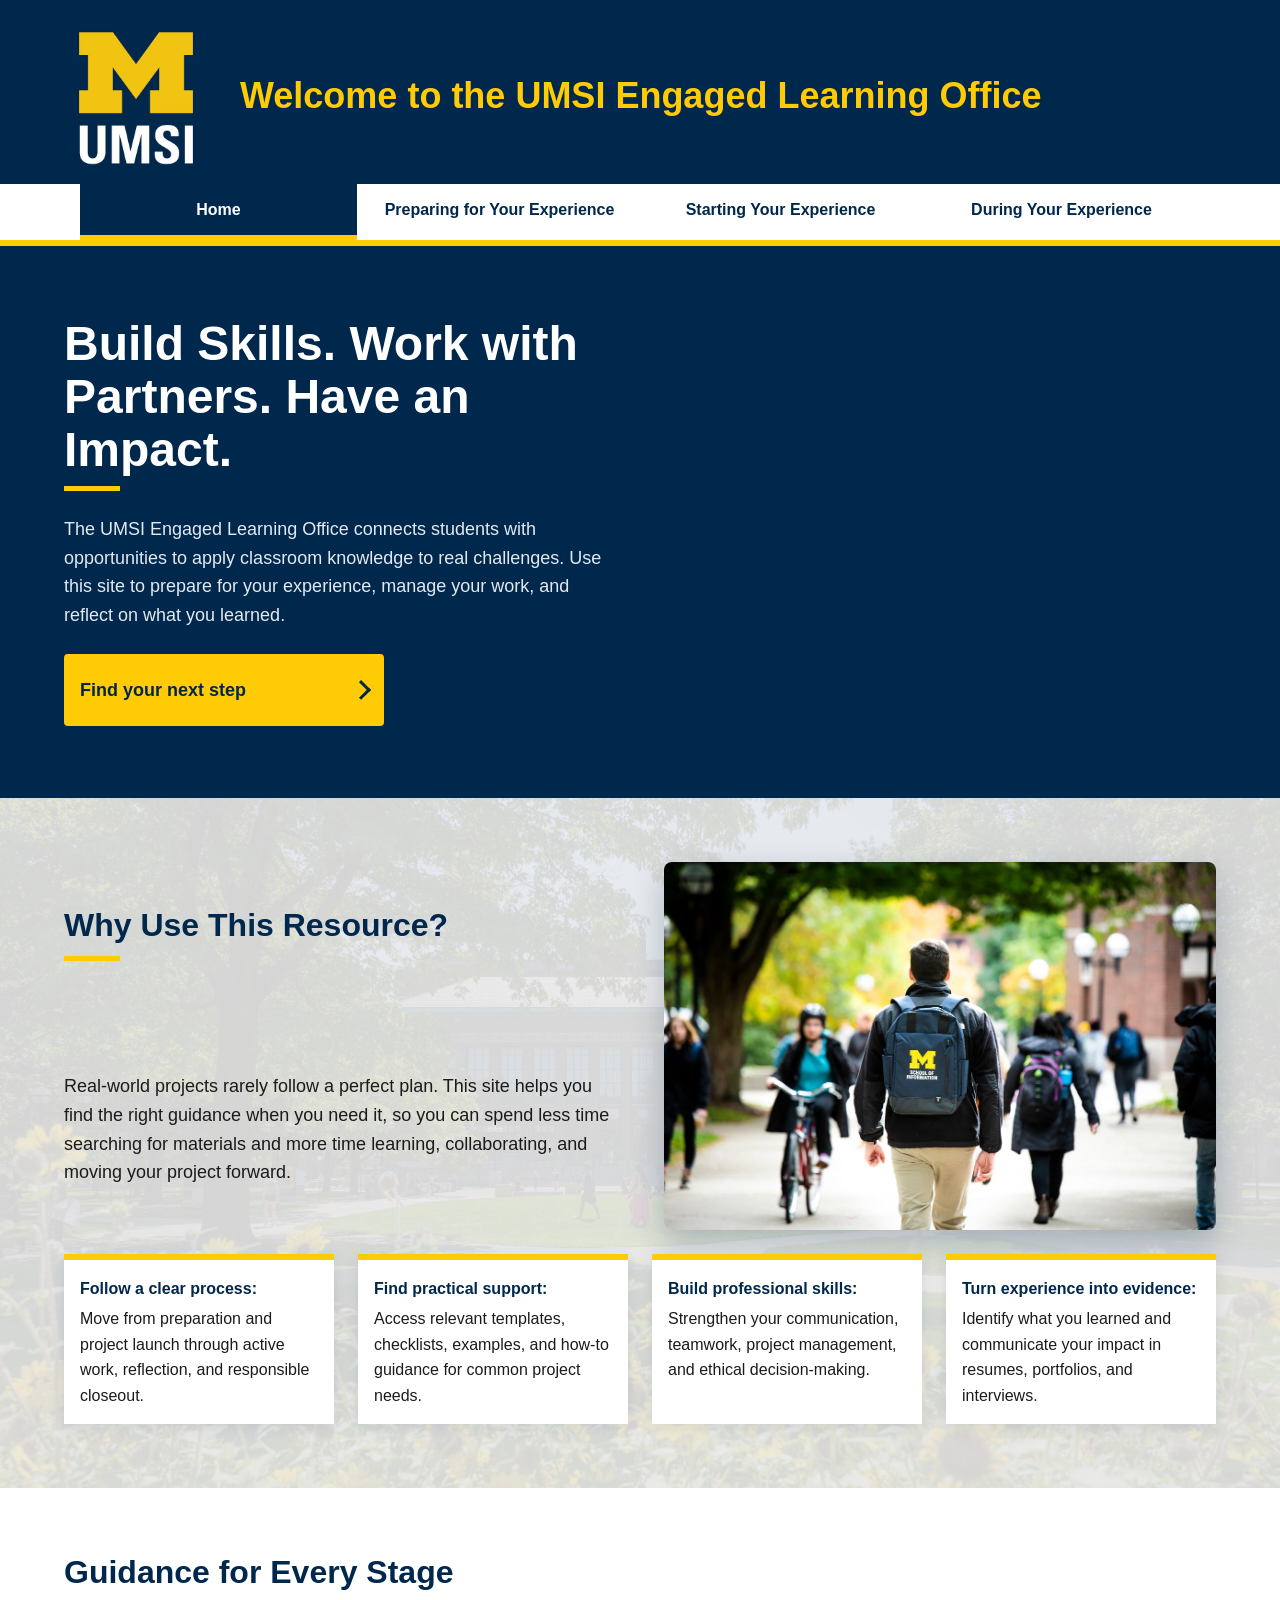
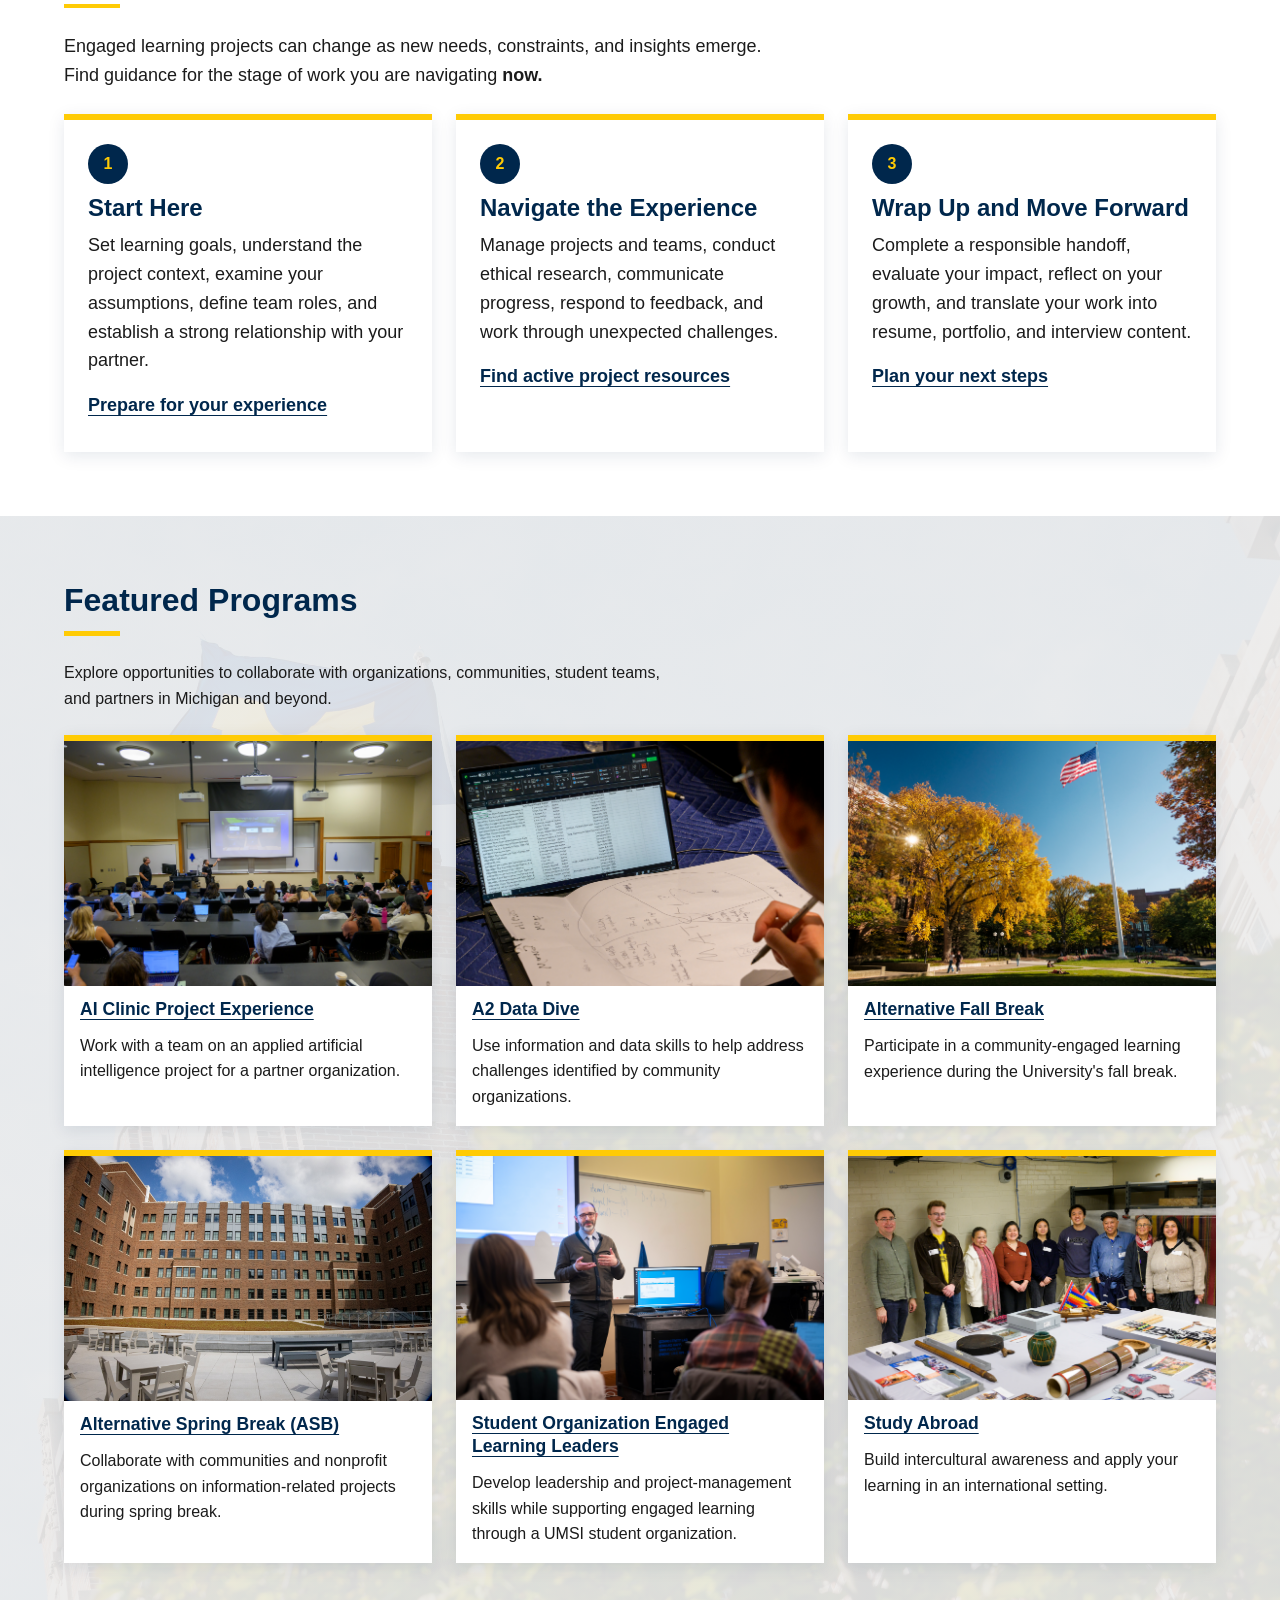
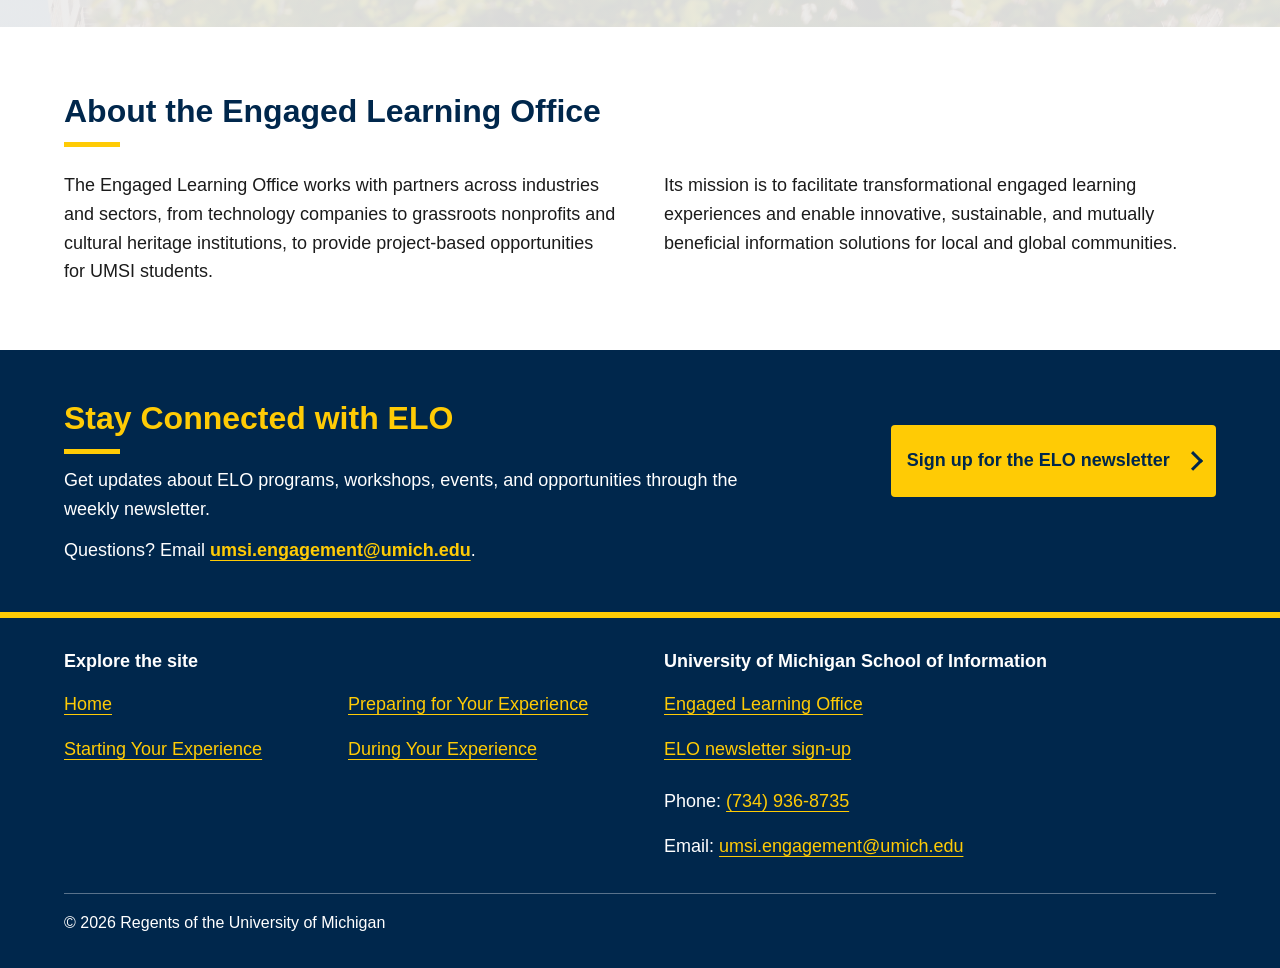
==== commit 8b7c642d: "quick changes" ====
--- a/index.html
+++ b/index.html
@@ -1,3 +1,4 @@
+
 <!DOCTYPE html>
 <html lang="en">
 <head>
@@ -79,7 +80,7 @@
     </article>
   </section>
 
-   <section class="tiles tiles-3">
+   <section class="tiles tiles-3 featured-programs">
     <!-- Program photos are placeholders reused from the UMSI Digital Asset Portal set; replace with program-specific photos -->
     <h2>Featured Programs</h2>
     <p>Explore opportunities to collaborate with organizations, communities, student teams, and partners in Michigan and beyond.</p>
@@ -159,4 +160,4 @@
   <p class="footer-copy">&copy; <span id="year">2026</span> Regents of the University of Michigan</p>
 </footer>
 </body>
-</html>+</html>
--- a/css/style.css
+++ b/css/style.css
@@ -1,3 +1,4 @@
+
 /* ELO client project - Deliverable #2
    CSS drafted with Claude, October 2026. " Why is my Skip link and reduced-motion
    pattern isn't working? Can you help me find the issue?" Please see if any was adapted from my HW3 */
@@ -373,6 +374,25 @@
 
 .error-code { display: none; }
 
+.phase-banner {
+  width: 100%;
+  max-width: 100%;
+  height: auto;
+  border-radius: 0.5rem;
+}
+
+main > section.why {
+  background:
+    linear-gradient(rgba(236, 236, 236, 0.9), rgba(236, 236, 236, 0.9)),
+    url("../images/UMSI_Orientation_2026_11.jpg") center / cover no-repeat;
+}
+
+main > section.featured-programs {
+  background:
+    linear-gradient(rgba(236, 236, 236, 0.92), rgba(236, 236, 236, 0.92)),
+    url("../images/MCOMMONS-EarlySummerViewsMay2026-19.jpg") center / cover no-repeat;
+}
+
 /* Footer */
 footer {
   display: grid;
@@ -395,7 +415,13 @@
 footer a { color: var(--maize); display: inline-block; padding: 0.5rem 0; }
 footer a:hover { background: var(--maize); color: var(--blue); }
 address { font-style: normal; padding-top: 0.5rem; }
-.footer-copy { border-top: 1px solid rgba(255, 255, 255, 0.35); padding-top: 1rem; font-size: 1rem; }
+.footer-copy {
+  grid-column: 1 / -1;
+  width: 100%;
+  border-top: 1px solid rgba(255, 255, 255, 0.35);
+  padding-top: 1rem;
+  font-size: 1rem;
+}
 
 /* Reduced motion */
 @media (prefers-reduced-motion: reduce) {
@@ -452,15 +478,31 @@
   .context > h2 { grid-column: 1; grid-row: 1 / span 2; }
   .context > p { grid-column: 2; }
 
-  .phase { grid-template-columns: repeat(2, minmax(0, 1fr)); }
-  .phase > h2, .phase > p, .phase > .wide { grid-column: 1 / -1; }
-  .phase > img { width: 100%; height: 100%; object-fit: cover; }
-  .split { grid-template-columns: repeat(2, minmax(0, 1fr)); column-gap: 2rem; align-items: start; }
-  .split > h3, .split > ul { grid-column: 1; }
-  .split > img { grid-column: 2; grid-row: 1 / span 2; }
-
-  .intro > img, .why > img, .phase > img, .split > img { border-radius: 0.5rem; box-shadow: 0 0.75rem 2rem rgba(0, 39, 76, 0.25); }
-  .phase article, .tiles-3 > article, ul.tiles > li { box-shadow: 0 0.25rem 1rem rgba(0, 39, 76, 0.1); }
+  .phase { grid-template-columns: minmax(0, 1fr); row-gap: 0; }
+  .phase > h2 { margin-bottom: 1rem; }
+  .phase > p { margin-bottom: 2rem; }
+  main > section.phase article,
+  main > section.phase:nth-child(odd):not(:first-child) article {
+    padding: 2.5rem 0;
+    background: transparent;
+    border-top: 1px solid var(--line);
+    box-shadow: none;
+  }
+  main > section.phase article:last-of-type { border-bottom: 1px solid var(--line); }
+  main > section.phase:nth-child(odd):not(:first-child) article.wide {
+    display: grid;
+    grid-template-columns: 1fr;
+    gap: 0.75rem;
+    padding: 1rem;
+    background: var(--gray);
+    border-top: 0.4rem solid var(--maize);
+    box-shadow: 0 0.25rem 1rem rgba(0, 39, 76, 0.1);
+  }
+
+  .phase article > img { max-height: 24rem; object-fit: cover; }
+
+  .intro > img, .why > img, .phase article > img { border-radius: 0.5rem; box-shadow: 0 0.75rem 2rem rgba(0, 39, 76, 0.25); }
+  .tiles-3 > article, ul.tiles > li { box-shadow: 0 0.25rem 1rem rgba(0, 39, 76, 0.1); }
 
   aside { grid-template-columns: 1fr auto; column-gap: 3rem; align-items: center; }
   aside > * { grid-column: 1; }
@@ -486,11 +528,23 @@
 
   nav summary { display: none; }
   header nav { padding-top: 0; padding-bottom: 0; background: var(--paper); }
-  nav ul { display: flex; flex-wrap: wrap; justify-content: center; margin-top: 0; background: transparent; border: 0; }
+  nav ul {
+    display: grid;
+    grid-template-columns: repeat(4, minmax(0, 1fr));
+    gap: 0.25rem;
+    max-width: 70rem;
+    margin: 0 auto;
+    background: transparent;
+    border: 0;
+  }
   nav li { border: 0; }
   nav a {
+    box-sizing: border-box;
+    width: 100%;
     min-height: 3.5rem;
-    padding: 0 1.1rem;
+    justify-content: center;
+    text-align: center;
+    padding: 0 0.5rem;
     border: 0;
     border-bottom: 0.35rem solid transparent;
   }
@@ -537,4 +591,49 @@
   .tiles-3 > article { position: relative; }
   .tiles-3 h3 a::after { content: ""; position: absolute; top: 0; right: 0; bottom: 0; left: 0; }
   .tiles-3 > article:hover { box-shadow: 0 0.5rem 1.5rem rgba(0, 39, 76, 0.25); }
-}+
+  .phase article { grid-template-columns: minmax(0, 1fr) minmax(0, 2fr); gap: 0 3rem; }
+  .phase article > h3 { grid-column: 1; grid-row: 1 / span 6; align-self: start; position: sticky; top: 1.5rem; }
+  .phase article > :not(h3) { grid-column: 2; margin-bottom: 1rem; }
+  .phase article > :not(h3):last-child { margin-bottom: 0; }
+
+  .phase > .phase-banner {
+    grid-column: 1 / -1;
+    width: 100%;
+    max-height: 24rem;
+    object-fit: cover;
+    margin-bottom: 2rem;
+    box-shadow: 0 0.75rem 2rem rgba(0, 39, 76, 0.25);
+  }
+
+  main > section.phase article.wide {
+    grid-template-columns: 1fr;
+  }
+  .phase article.wide > h3,
+  .phase article.wide > :not(h3) {
+    grid-column: 1;
+    grid-row: auto;
+    position: static;
+    margin-bottom: 0;
+  }
+
+  .prep-phase { grid-template-columns: repeat(2, minmax(0, 1fr)); gap: 1.5rem; }
+  .prep-phase > h2, .prep-phase > p, .prep-phase > .phase-banner,
+  .prep-phase > article:not(.prep-card) { grid-column: 1 / -1; }
+  main > section.phase.prep-phase article.prep-card {
+    display: grid;
+    grid-template-columns: 1fr;
+    gap: 1rem;
+    padding: 1.5rem;
+    background: var(--gray);
+    border-top: 0.4rem solid var(--maize);
+    box-shadow: 0 0.25rem 1rem rgba(0, 39, 76, 0.1);
+  }
+  .prep-phase article.prep-card > h3,
+  .prep-phase article.prep-card > :not(h3) {
+    grid-column: 1;
+    grid-row: auto;
+    position: static;
+    margin-bottom: 0;
+  }
+}
